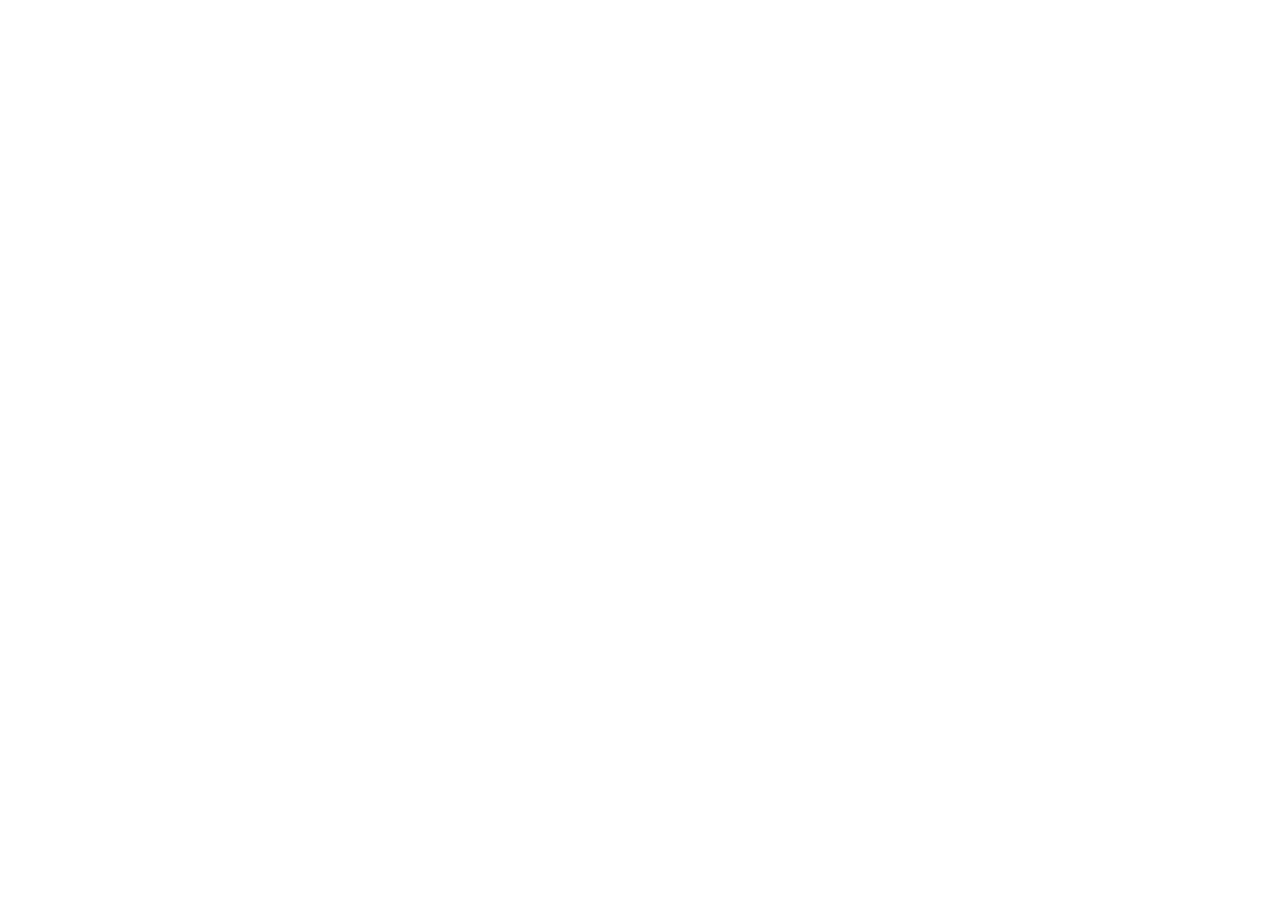
==== index.html @ d60dbd8e "Project structure added" ====
<!DOCTYPE html>
<html lang="en">
<head>
  <meta charset="UTF-8">
  <meta name="viewport" content="width=device-width, initial-scale=1.0">
  <title>Sir.G Tutors - Home</title>
</head>
<body>
</body>
</html>
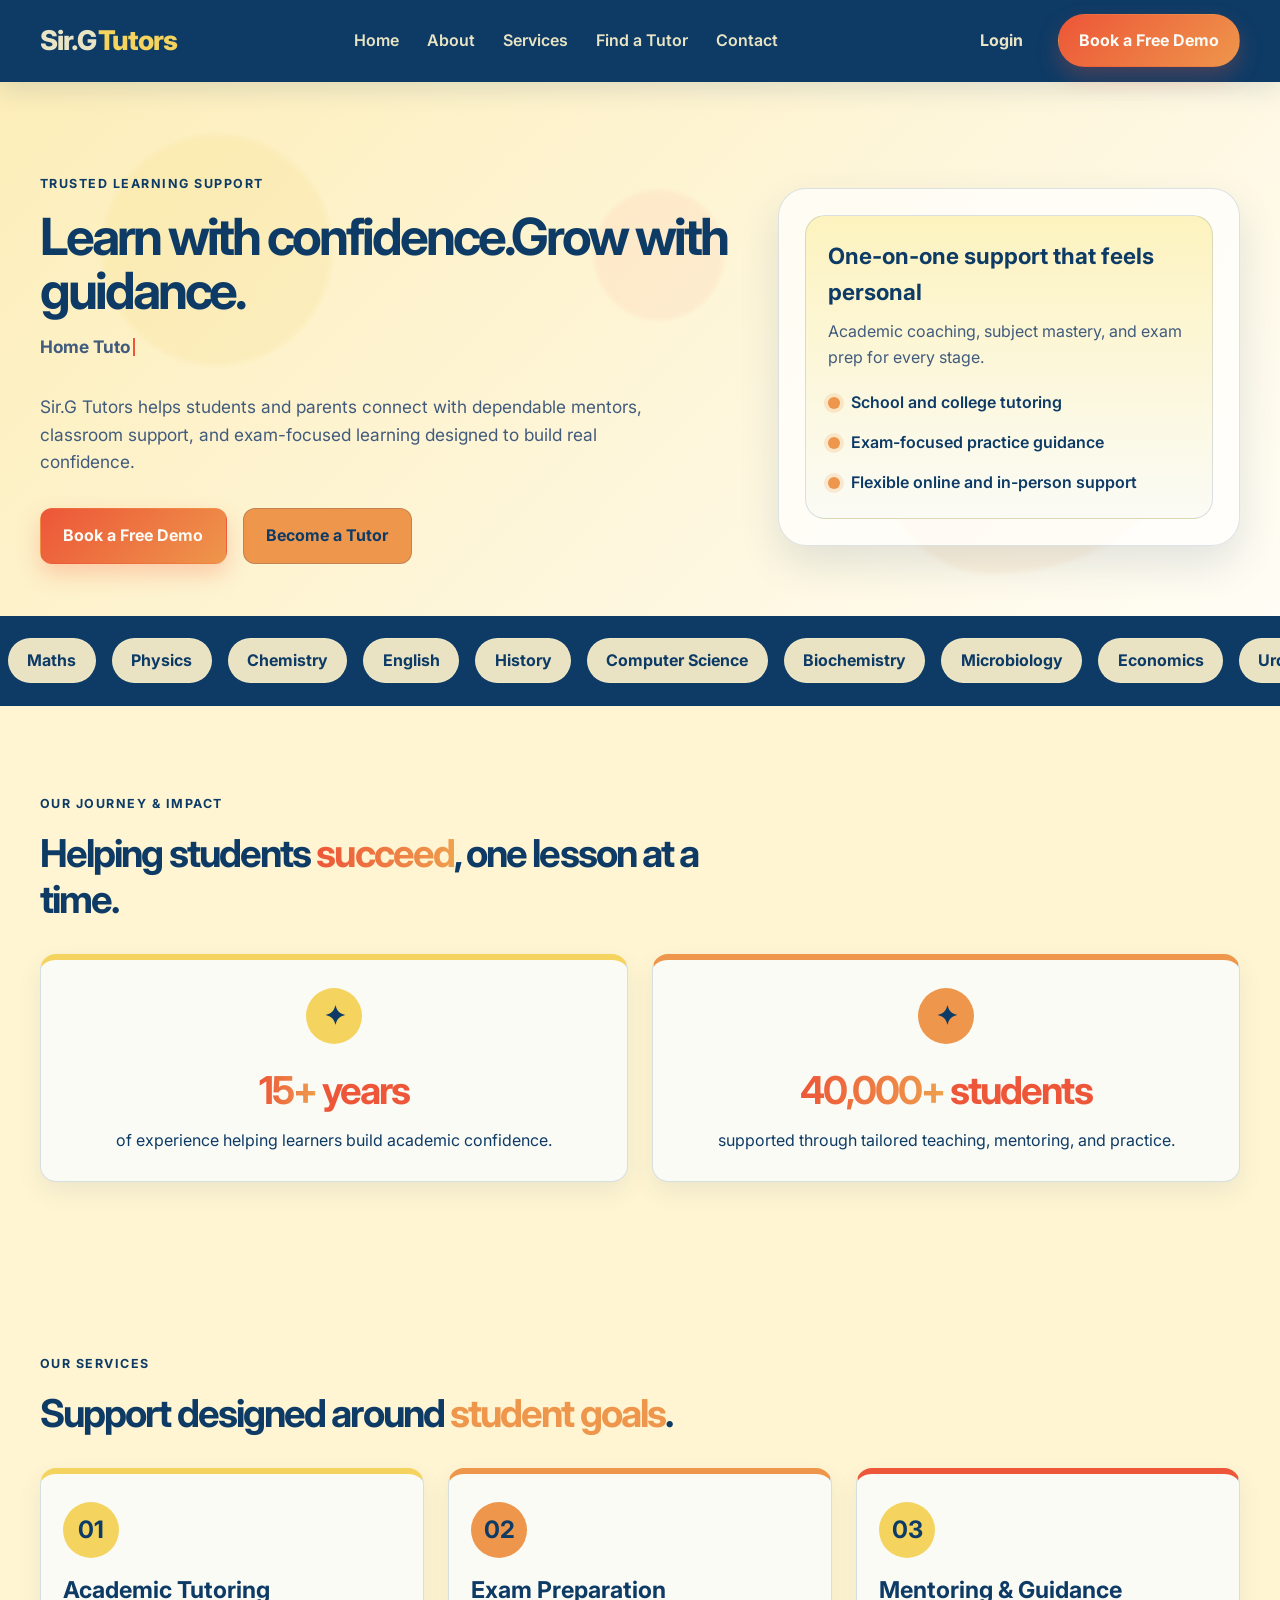
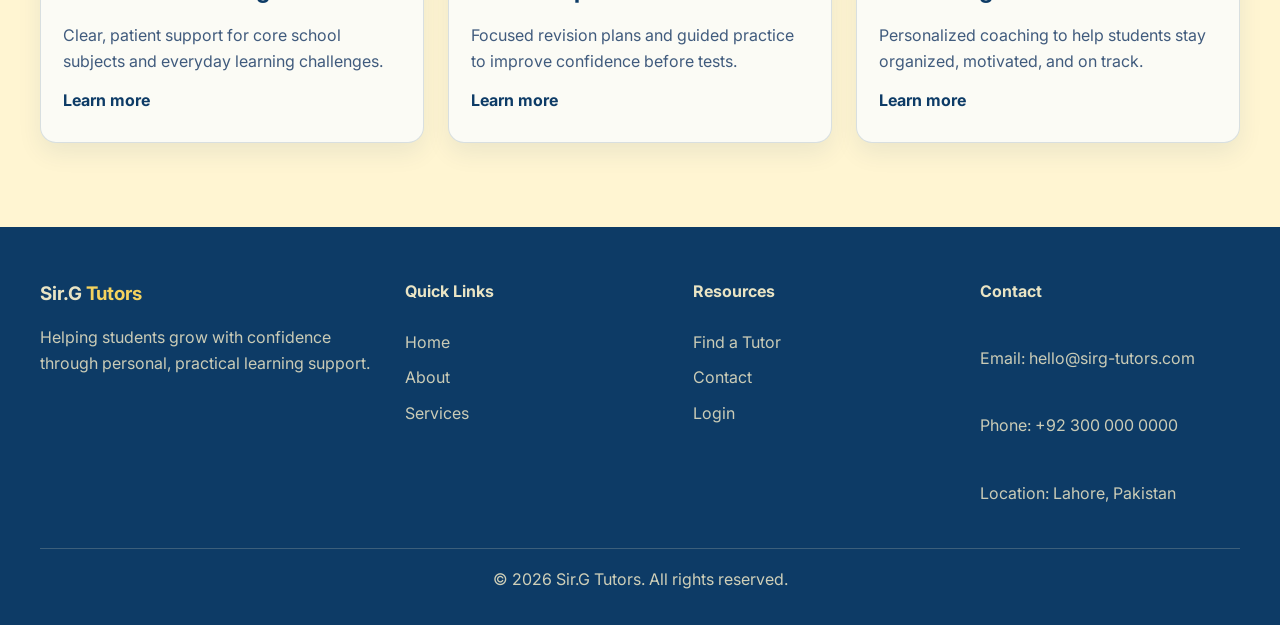
==== commit 178afabd: "style finished" ====
--- a/index.html
+++ b/index.html
@@ -1,10 +1,227 @@
 <!DOCTYPE html>
 <html lang="en">
-<head>
-  <meta charset="UTF-8">
-  <meta name="viewport" content="width=device-width, initial-scale=1.0">
-  <title>Sir.G Tutors - Home</title>
-</head>
-<body>
-</body>
+  <head>
+    <meta charset="UTF-8" />
+    <meta name="viewport" content="width=device-width, initial-scale=1.0" />
+    <meta
+      name="description"
+      content="Sir.G Tutors connects students and families with expert tutors for academic support, exam preparation, and personalized learning."
+    />
+    <title>Sir.G Tutors | Learning That Fits Your Goals</title>
+    <link rel="preconnect" href="https://fonts.googleapis.com" />
+    <link rel="preconnect" href="https://fonts.gstatic.com" crossorigin />
+    <link
+      href="https://fonts.googleapis.com/css2?family=Inter:wght@400;500;600;700;800&display=swap"
+      rel="stylesheet"
+    />
+    <link rel="stylesheet" href="css/style.css" />
+  </head>
+  <body>
+    <div class="page-loader" aria-hidden="true">
+      <span class="loader-brand">
+        <span class="brand-main">Sir.G</span>
+        <span class="brand-accent">Tutors</span>
+      </span>
+    </div>
+
+    <header class="site-header">
+      <div class="container navbar">
+        <a class="brand" href="index.html" aria-label="Sir.G Tutors home page">
+          <span class="brand-main">Sir.G</span>
+          <span class="brand-accent">Tutors</span>
+        </a>
+
+        <button class="nav-toggle" type="button" aria-expanded="false" aria-controls="nav-menu" aria-label="Toggle navigation">
+          <span></span>
+          <span></span>
+          <span></span>
+        </button>
+
+        <div class="nav-wrap" id="nav-menu">
+          <nav class="nav" aria-label="Main navigation">
+            <a href="index.html">Home</a>
+            <a href="about.html">About</a>
+            <a href="services.html">Services</a>
+            <a href="find-tutor.html">Find a Tutor</a>
+            <a href="contact.html">Contact</a>
+          </nav>
+
+          <div class="nav-actions">
+            <a class="btn btn-login" href="login.html">Login</a>
+            <a class="btn btn-primary navbar-demo" href="contact.html">Book a Free Demo</a>
+          </div>
+        </div>
+      </div>
+    </header>
+
+    <main>
+      <section class="hero">
+        <div class="container hero-content">
+          <div class="hero-copy" data-animate="fade-left">
+            <span class="eyebrow">Trusted learning support</span>
+            <h1 class="hero-heading">Learn with confidence.Grow with guidance.</h1>
+            <p class="hero-rotator" aria-label="Home Tutors, Online Classes, Exam Preparation">
+              <span class="typewriter-text">Home Tutors</span>
+            </p>
+            <p>
+              Sir.G Tutors helps students and parents connect with dependable
+              mentors, classroom support, and exam-focused learning designed to
+              build real confidence.
+            </p>
+
+            <div class="hero-actions">
+              <a class="btn btn-primary" href="contact.html">Book a Free Demo</a>
+              <a class="btn btn-secondary" href="tutor-register.html">Become a Tutor</a>
+            </div>
+          </div>
+
+          <div class="hero-visual" data-animate="fade-right" aria-label="Highlights panel">
+            <div class="feature-panel">
+              <h3>One-on-one support that feels personal</h3>
+              <p>Academic coaching, subject mastery, and exam prep for every stage.</p>
+
+              <ul class="mini-list">
+                <li>School and college tutoring</li>
+                <li>Exam-focused practice guidance</li>
+                <li>Flexible online and in-person support</li>
+              </ul>
+            </div>
+          </div>
+        </div>
+      </section>
+
+      <section class="subject-marquee" aria-label="Subjects we support">
+        <div class="marquee-track">
+          <div class="marquee-group">
+            <span class="subject-pill">Maths</span>
+            <span class="subject-pill">Physics</span>
+            <span class="subject-pill">Chemistry</span>
+            <span class="subject-pill">English</span>
+            <span class="subject-pill">History</span>
+            <span class="subject-pill">Computer Science</span>
+            <span class="subject-pill">Biochemistry</span>
+            <span class="subject-pill">Microbiology</span>
+            <span class="subject-pill">Economics</span>
+            <span class="subject-pill">Urdu</span>
+            <span class="subject-pill">Biology</span>
+          </div>
+          <div class="marquee-group" aria-hidden="true">
+          <span class="subject-pill">Maths</span>
+            <span class="subject-pill">Physics</span>
+            <span class="subject-pill">Chemistry</span>
+            <span class="subject-pill">English</span>
+            <span class="subject-pill">History</span>
+            <span class="subject-pill">Computer Science</span>
+            <span class="subject-pill">Biochemistry</span>
+            <span class="subject-pill">Microbiology</span>
+            <span class="subject-pill">Economics</span>
+            <span class="subject-pill">Urdu</span>
+            <span class="subject-pill">Biology</span>
+          </div>
+        </div>
+      </section>
+
+      <section class="section" aria-labelledby="journey-impact-title">
+        <div class="container">
+          <div class="section-heading" data-animate="fade-up">
+            <span class="eyebrow">Our Journey &amp; Impact</span>
+            <h2 id="journey-impact-title">Helping students <span class="accent-text">succeed</span>, one lesson at a time.</h2>
+          </div>
+
+          <div class="stats-grid">
+            <article class="stat-card">
+              <h3><span class="accent-text">15+</span> years</h3>
+              <p>of experience helping learners build academic confidence.</p>
+            </article>
+
+            <article class="stat-card">
+              <h3><span class="accent-text">40,000+</span> students</h3>
+              <p>supported through tailored teaching, mentoring, and practice.</p>
+            </article>
+          </div>
+        </div>
+      </section>
+
+      <section class="section" aria-labelledby="services-title">
+        <div class="container">
+          <div class="section-heading" data-animate="fade-up">
+            <span class="eyebrow">Our Services</span>
+            <h2 id="services-title">Support designed around <span class="accent-text-alt">student goals</span>.</h2>
+          </div>
+
+          <div class="services-grid">
+            <article class="service-card">
+              <div class="service-icon">01</div>
+              <h3>Academic Tutoring</h3>
+              <p>Clear, patient support for core school subjects and everyday learning challenges.</p>
+              <a href="services.html">Learn more</a>
+            </article>
+
+            <article class="service-card">
+              <div class="service-icon">02</div>
+              <h3>Exam Preparation</h3>
+              <p>Focused revision plans and guided practice to improve confidence before tests.</p>
+              <a href="services.html">Learn more</a>
+            </article>
+
+            <article class="service-card">
+              <div class="service-icon">03</div>
+              <h3>Mentoring &amp; Guidance</h3>
+              <p>Personalized coaching to help students stay organized, motivated, and on track.</p>
+              <a href="services.html">Learn more</a>
+            </article>
+          </div>
+        </div>
+      </section>
+    </main>
+
+    <script>
+      document.addEventListener("DOMContentLoaded", function () {
+        const toggle = document.querySelector(".nav-toggle");
+        const navWrap = document.querySelector(".nav-wrap");
+
+        if (toggle && navWrap) {
+          toggle.addEventListener("click", function () {
+            const isOpen = navWrap.classList.toggle("open");
+            toggle.setAttribute("aria-expanded", String(isOpen));
+          });
+        }
+      });
+    </script>
+
+    <footer class="site-footer">
+      <div class="container footer-grid">
+        <div class="footer-brand">
+          <h3>Sir.G <span class="accent-text-light">Tutors</span></h3>
+          <p>Helping students grow with confidence through personal, practical learning support.</p>
+        </div>
+
+        <div class="footer-column">
+          <h4>Quick Links</h4>
+          <a href="index.html">Home</a>
+          <a href="about.html">About</a>
+          <a href="services.html">Services</a>
+        </div>
+
+        <div class="footer-column">
+          <h4>Resources</h4>
+          <a href="find-tutor.html">Find a Tutor</a>
+          <a href="contact.html">Contact</a>
+          <a href="login.html">Login</a>
+        </div>
+
+        <div class="footer-column">
+          <h4>Contact</h4>
+          <p>Email: hello@sirg-tutors.com</p>
+          <p>Phone: +92 300 000 0000</p>
+          <p>Location: Lahore, Pakistan</p>
+        </div>
+      </div>
+
+      <div class="container footer-bottom">
+        © 2026 Sir.G Tutors. All rights reserved.
+      </div>
+    </footer>
+    <script src="js/animations.js" defer></script>
+  </body>
 </html>
--- a/css/style.css
+++ b/css/style.css
@@ -0,0 +1,1153 @@
+:root {
+  --navy: #0d3b66;
+  --cream: #fff5cee8;
+  --yellow: #f4d35e;
+  --orange: #ee964b;
+  --red: #ed5638;
+  --white: #fbfbf5;
+  --page-bg: var(--cream);
+  --surface: #fffdf8;
+  --soft-yellow: #fdf3bf;
+  --text: var(--navy);
+  --muted: #405b7d;
+  --border: rgba(13, 59, 102, 0.14);
+  --shadow: 0 18px 40px rgba(13, 59, 102, 0.12);
+  --radius: 18px;
+  --radius-sm: 12px;
+  --container: 1200px;
+}
+
+* {
+  box-sizing: border-box;
+}
+
+html {
+  scroll-behavior: smooth;
+}
+
+body {
+  margin: 0;
+  font-family: "Inter", "Segoe UI", sans-serif;
+  background: var(--page-bg);
+  color: var(--text);
+  line-height: 1.6;
+}
+
+h1,
+h2,
+h3,
+h4,
+h5,
+h6 {
+  color: var(--navy);
+}
+
+a {
+  color: inherit;
+  text-decoration: none;
+}
+
+img {
+  max-width: 100%;
+  display: block;
+}
+
+.page-loader {
+  position: fixed;
+  inset: 0;
+  z-index: 2000;
+  display: grid;
+  place-items: center;
+  background: var(--navy);
+  opacity: 1;
+  visibility: visible;
+  transition: opacity 0.55s ease, visibility 0.55s ease;
+}
+
+.page-loader.is-hidden {
+  opacity: 0;
+  visibility: hidden;
+  pointer-events: none;
+}
+
+.loader-brand {
+  display: inline-flex;
+  gap: 0.2em;
+  font-size: clamp(1.8rem, 5vw, 3rem);
+  font-weight: 800;
+  letter-spacing: -0.04em;
+  animation: loader-brand-pulse 1s ease-in-out infinite alternate;
+}
+
+.loader-brand .brand-main {
+  color: var(--cream);
+}
+
+.loader-brand .brand-accent {
+  color: var(--yellow);
+}
+
+@keyframes loader-brand-pulse {
+  to {
+    opacity: 0.68;
+    transform: scale(0.98);
+  }
+}
+
+[data-animate] {
+  opacity: 0;
+  transition: opacity 0.7s ease-out, transform 0.7s ease-out;
+  will-change: opacity, transform;
+}
+
+[data-animate="fade-up"] {
+  transform: translateY(30px);
+}
+
+[data-animate="fade-left"] {
+  transform: translateX(-30px);
+}
+
+[data-animate="fade-right"] {
+  transform: translateX(30px);
+}
+
+[data-animate="zoom-in"] {
+  transform: scale(0.94);
+}
+
+[data-animate].is-visible {
+  opacity: 1;
+  transform: none;
+}
+
+.container {
+  width: min(var(--container), calc(100% - 32px));
+  margin: 0 auto;
+}
+
+.accent-text {
+  color: var(--red);
+  font-weight: 700;
+  background-image: linear-gradient(
+    90deg,
+    var(--red) 0%,
+    var(--orange) 45%,
+    var(--yellow) 70%,
+    var(--red) 100%
+  );
+  background-size: 200% auto;
+  background-clip: text;
+  -webkit-background-clip: text;
+  -webkit-text-fill-color: transparent;
+  animation: accent-shimmer 4.5s ease-in-out infinite;
+}
+
+@keyframes accent-shimmer {
+  to {
+    background-position: 200% center;
+  }
+}
+
+.hero-heading .hero-word {
+  display: inline-block;
+}
+
+.hero-heading.words-ready .hero-word {
+  opacity: 0;
+  filter: blur(8px);
+  transform: translateY(22px);
+}
+
+.hero-heading.words-visible .hero-word {
+  animation: hero-word-reveal 0.65s ease-out both;
+  animation-delay: var(--word-delay, 0ms);
+}
+
+@keyframes hero-word-reveal {
+  to {
+    opacity: 1;
+    filter: blur(0);
+    transform: translateY(0);
+  }
+}
+
+.hero-copy h1 .highlight {
+  color: var(--navy);
+  background-image: linear-gradient(transparent 58%, var(--yellow) 58%);
+  background-repeat: no-repeat;
+  background-position: left bottom;
+  background-size: 0 100%;
+  transition: background-size 0.8s ease-out;
+  transition-delay: 1.3s;
+}
+
+.hero-heading.words-visible .highlight {
+  background-size: 100% 100%;
+}
+
+.hero-rotator {
+  min-height: 1.6em;
+  margin: -1.25rem 0 1.75rem;
+  color: var(--navy);
+  font-weight: 700;
+}
+
+.typewriter-text::after {
+  content: "";
+  display: inline-block;
+  height: 1em;
+  margin-left: 0.15em;
+  border-right: 2px solid var(--red);
+  vertical-align: -0.12em;
+  animation: typewriter-caret 0.8s steps(2, start) infinite;
+}
+
+@keyframes typewriter-caret {
+  to {
+    opacity: 0;
+  }
+}
+
+.accent-text-alt {
+  color: var(--orange);
+  font-weight: 700;
+}
+
+.accent-text-light {
+  color: var(--yellow);
+  font-weight: 700;
+}
+
+.site-header {
+  position: sticky;
+  top: 0;
+  z-index: 50;
+  background: var(--navy);
+  box-shadow: 0 8px 24px rgba(13, 59, 102, 0.12);
+  transition: background-color 0.25s ease, backdrop-filter 0.25s ease, box-shadow 0.25s ease;
+}
+
+.site-header.is-scrolled {
+  background: rgba(13, 59, 102, 0.85);
+  backdrop-filter: blur(14px);
+  -webkit-backdrop-filter: blur(14px);
+  box-shadow: 0 8px 24px rgba(13, 59, 102, 0.2);
+}
+
+.navbar {
+  display: flex;
+  align-items: center;
+  justify-content: space-between;
+  min-height: 82px;
+  gap: 24px;
+  transition: min-height 0.25s ease;
+}
+
+.site-header.is-scrolled .navbar {
+  min-height: 68px;
+}
+
+.brand {
+  display: inline-flex;
+  align-items: center;
+  gap: 0.15rem;
+  font-size: 1.7rem;
+  font-weight: 800;
+  letter-spacing: -0.04em;
+  line-height: 1;
+}
+
+.brand-main {
+  color: var(--cream);
+}
+
+.brand-accent {
+  color: var(--yellow);
+}
+
+.nav-wrap {
+  display: flex;
+  align-items: center;
+  justify-content: space-between;
+  gap: 28px;
+  flex: 1;
+}
+
+.nav {
+  display: flex;
+  align-items: center;
+  justify-content: center;
+  gap: 28px;
+  flex-wrap: wrap;
+  flex: 1;
+}
+
+.nav a {
+  position: relative;
+  color: var(--cream);
+  font-weight: 600;
+  transition: color 0.25s ease;
+  padding: 0.4rem 0;
+}
+
+.nav a::after {
+  content: "";
+  position: absolute;
+  left: 0;
+  bottom: -3px;
+  width: 100%;
+  height: 2px;
+  background: var(--orange);
+  transform: scaleX(0);
+  transform-origin: left;
+  transition: transform 0.25s ease;
+}
+
+.nav a:hover::after,
+.nav a:focus-visible::after,
+.nav a.active::after {
+  transform: scaleX(1);
+}
+
+.nav a:hover,
+.nav a:focus-visible {
+  color: var(--orange);
+}
+
+.nav-actions {
+  display: flex;
+  align-items: center;
+  gap: 14px;
+}
+
+.site-header .btn {
+  display: inline-flex;
+  align-items: center;
+  justify-content: center;
+  border-radius: 999px;
+  padding: 0.8rem 1.25rem;
+  font-weight: 700;
+  transition: transform 0.2s ease, background-color 0.2s ease, border-color 0.2s ease, color 0.2s ease;
+  text-decoration: none;
+}
+
+.site-header .btn:hover,
+.site-header .btn:focus-visible {
+  transform: translateY(-1px);
+}
+
+.site-header .btn-primary:hover,
+.site-header .btn-primary:focus-visible {
+  transform: translate3d(
+    var(--magnetic-x, 0px),
+    calc(var(--magnetic-y, 0px) - 1px),
+    0
+  );
+}
+
+.btn-login {
+  background: transparent;
+  color: var(--cream);
+  border: 1.5px solid rgba(250, 240, 202, 0.7);
+}
+
+.btn-login:hover,
+.btn-login:focus-visible {
+  background: rgba(250, 240, 202, 0.08);
+  border-color: var(--cream);
+}
+
+.navbar-demo {
+  background: var(--red);
+  color: var(--white);
+  box-shadow: none;
+}
+
+.navbar-demo:hover,
+.navbar-demo:focus-visible {
+  background: #de5134;
+}
+
+.nav-toggle {
+  display: none;
+  width: 48px;
+  height: 42px;
+  border: 1px solid rgba(250, 240, 202, 0.3);
+  border-radius: 12px;
+  background: transparent;
+  padding: 0.7rem 0.75rem;
+  cursor: pointer;
+}
+
+.nav-toggle span {
+  display: block;
+  width: 100%;
+  height: 2px;
+  background: var(--cream);
+  margin: 5px 0;
+  border-radius: 999px;
+  transition: transform 0.2s ease, opacity 0.2s ease;
+}
+
+.btn {
+  display: inline-flex;
+  align-items: center;
+  justify-content: center;
+  border-radius: 12px;
+  padding: 0.9rem 1.4rem;
+  font-weight: 700;
+  transition: transform 0.2s ease, box-shadow 0.2s ease, background-color 0.2s ease;
+  border: 1px solid transparent;
+  cursor: pointer;
+}
+
+.btn:hover,
+.btn:focus-visible {
+  transform: translateY(-1px);
+}
+
+.btn-primary {
+  position: relative;
+  overflow: hidden;
+  background: linear-gradient(135deg, var(--red), var(--orange));
+  color: var(--white);
+  box-shadow: 0 10px 22px rgba(249, 87, 56, 0.25);
+  transform: translate3d(var(--magnetic-x, 0px), var(--magnetic-y, 0px), 0);
+  will-change: transform;
+}
+
+.btn-primary::after {
+  content: "";
+  position: absolute;
+  inset: -30% auto -30% -45%;
+  width: 35%;
+  background: linear-gradient(
+    90deg,
+    transparent,
+    rgba(255, 255, 255, 0.35),
+    transparent
+  );
+  transform: skewX(-22deg);
+  pointer-events: none;
+}
+
+.btn-primary:hover::after,
+.btn-primary:focus-visible::after {
+  animation: button-shine 0.75s ease-out;
+}
+
+@keyframes button-shine {
+  to {
+    transform: translateX(490%) skewX(-22deg);
+  }
+}
+
+.btn-primary:hover,
+.btn-primary:focus-visible {
+  background: linear-gradient(135deg, #e64c2d, #df7d39);
+  transform: translate3d(
+    var(--magnetic-x, 0px),
+    calc(var(--magnetic-y, 0px) - 1px),
+    0
+  );
+}
+
+.btn-secondary {
+  background: var(--orange);
+  color: var(--navy);
+  border-color: rgba(13, 59, 102, 0.2);
+}
+
+.btn-secondary:hover,
+.btn-secondary:focus-visible {
+  background: #e08d44;
+}
+
+.hero {
+  --parallax-x: 0px;
+  --parallax-y: 0px;
+  position: relative;
+  isolation: isolate;
+  overflow: hidden;
+  background: linear-gradient(135deg, rgba(244, 211, 94, 0.22), rgba(255, 255, 255, 0.78));
+  padding: 88px 0 52px;
+}
+
+.hero::before,
+.hero::after,
+.hero-content::before {
+  content: "";
+  position: absolute;
+  z-index: 0;
+  pointer-events: none;
+  filter: blur(2px);
+  opacity: 0.48;
+  animation: hero-shape-drift 18s ease-in-out infinite alternate;
+  will-change: transform;
+}
+
+.hero::before {
+  width: 230px;
+  height: 230px;
+  left: 8%;
+  top: 10%;
+  border-radius: 50%;
+  background: rgba(244, 211, 94, 0.27);
+  translate: var(--parallax-x) var(--parallax-y);
+}
+
+.hero::after {
+  width: 300px;
+  height: 240px;
+  right: 8%;
+  bottom: 8%;
+  border-radius: 46% 54% 62% 38% / 48% 42% 58% 52%;
+  background: rgba(238, 150, 75, 0.16);
+  translate: calc(var(--parallax-x) * -0.7) calc(var(--parallax-y) * -0.7);
+  animation-delay: -7s;
+}
+
+.hero-content::before {
+  width: 130px;
+  height: 130px;
+  right: 43%;
+  top: 5%;
+  border-radius: 50%;
+  background: rgba(249, 87, 56, 0.12);
+  translate: calc(var(--parallax-x) * 0.5) calc(var(--parallax-y) * 0.5);
+  animation-delay: -12s;
+}
+
+@keyframes hero-shape-drift {
+  to {
+    transform: translateY(18px);
+  }
+}
+
+.hero-content {
+  position: relative;
+  z-index: 1;
+  display: grid;
+  grid-template-columns: 1.2fr 0.8fr;
+  gap: 44px;
+  align-items: center;
+}
+
+.hero-content > * {
+  position: relative;
+  z-index: 1;
+}
+
+.subject-marquee {
+  overflow: hidden;
+  padding: 22px 0;
+  background: var(--navy);
+}
+
+.marquee-track {
+  display: flex;
+  width: max-content;
+  animation: subjects-marquee 32s linear infinite;
+  will-change: transform;
+}
+
+.subject-marquee:hover .marquee-track {
+  animation-play-state: paused;
+}
+
+.marquee-group {
+  display: flex;
+  flex: 0 0 auto;
+  align-items: center;
+  gap: 16px;
+  padding: 0 8px;
+}
+
+.subject-pill {
+  display: inline-flex;
+  align-items: center;
+  min-height: 44px;
+  padding: 0.55rem 1.15rem;
+  border: 1px solid rgba(250, 240, 202, 0.4);
+  border-radius: 999px;
+  background: var(--cream);
+  color: var(--navy);
+  font-weight: 700;
+  white-space: nowrap;
+}
+
+@keyframes subjects-marquee {
+  to {
+    transform: translateX(-50%);
+  }
+}
+
+.scroll-progress {
+  position: fixed;
+  inset: 0 0 auto;
+  z-index: 1000;
+  height: 3px;
+  background: transparent;
+  pointer-events: none;
+}
+
+.scroll-progress-bar {
+  width: 100%;
+  height: 100%;
+  background: var(--red);
+  transform: scaleX(0);
+  transform-origin: left center;
+  will-change: transform;
+}
+
+.eyebrow {
+  display: inline-block;
+  font-size: 0.78rem;
+  letter-spacing: 0.12em;
+  text-transform: uppercase;
+  color: var(--navy);
+  font-weight: 700;
+  margin-bottom: 1rem;
+}
+
+.hero-copy h1 {
+  font-size: clamp(2.6rem, 4vw, 4.2rem);
+  line-height: 1.05;
+  letter-spacing: -0.06em;
+  margin: 0 0 1rem;
+  color: var(--navy);
+}
+
+.hero-copy p {
+  margin: 0 0 2rem;
+  font-size: 1.08rem;
+  color: var(--muted);
+  max-width: 620px;
+}
+
+.hero-actions {
+  display: flex;
+  gap: 16px;
+  flex-wrap: wrap;
+}
+
+.hero-visual {
+  background: rgba(255, 255, 255, 0.7);
+  border: 1px solid var(--border);
+  border-radius: 28px;
+  box-shadow: var(--shadow);
+  padding: 26px;
+}
+
+.feature-panel {
+  background: linear-gradient(180deg, var(--soft-yellow), var(--white));
+  border: 1px solid var(--border);
+  border-radius: 20px;
+  padding: 22px;
+}
+
+.feature-panel h3 {
+  margin: 0 0 0.6rem;
+  font-size: 1.4rem;
+  color: var(--navy);
+}
+
+.feature-panel p {
+  margin: 0;
+  color: var(--muted);
+}
+
+.mini-list {
+  list-style: none;
+  padding: 0;
+  margin: 1.25rem 0 0;
+  display: grid;
+  gap: 0.9rem;
+}
+
+.mini-list li {
+  display: flex;
+  align-items: center;
+  gap: 0.7rem;
+  color: var(--navy);
+  font-weight: 600;
+}
+
+.mini-list li::before {
+  content: "";
+  width: 12px;
+  height: 12px;
+  border-radius: 50%;
+  background: var(--orange);
+  box-shadow: 0 0 0 4px rgba(238, 150, 75, 0.18);
+}
+
+.section {
+  padding: 84px 0;
+}
+
+.section-heading {
+  max-width: 680px;
+  margin-bottom: 2rem;
+}
+
+.section-heading h2 {
+  margin: 0;
+  font-size: clamp(2rem, 3vw, 2.8rem);
+  line-height: 1.2;
+  letter-spacing: -0.05em;
+  color: var(--navy);
+}
+
+.stats-grid {
+  display: grid;
+  grid-template-columns: repeat(2, minmax(0, 1fr));
+  gap: 24px;
+}
+
+.services-grid {
+  display: grid;
+  grid-template-columns: repeat(3, minmax(0, 1fr));
+  gap: 24px;
+}
+
+.stat-card,
+.service-card {
+  --card-tilt-x: 0deg;
+  --card-tilt-y: 0deg;
+  --card-lift: 0px;
+  --card-reveal-y: 0px;
+  --spotlight-x: 50%;
+  --spotlight-y: 50%;
+  position: relative;
+  isolation: isolate;
+  background: var(--white);
+  border: 1px solid var(--border);
+  border-top: 6px solid var(--yellow);
+  border-radius: 16px;
+  padding: 28px 22px;
+  box-shadow: 0 10px 24px rgba(13, 59, 102, 0.08);
+  transform: perspective(900px) rotateX(var(--card-tilt-x)) rotateY(var(--card-tilt-y)) translateY(var(--card-reveal-y)) translateY(var(--card-lift));
+  transition: transform 0.35s ease, box-shadow 0.35s ease;
+  will-change: transform;
+}
+
+.stat-card::after,
+.service-card::after {
+  content: "";
+  position: absolute;
+  inset: 0;
+  z-index: 0;
+  border-radius: inherit;
+  background: radial-gradient(
+    circle at var(--spotlight-x) var(--spotlight-y),
+    rgba(244, 211, 94, 0.2),
+    transparent 58%
+  );
+  opacity: 0;
+  transition: opacity 0.25s ease;
+  pointer-events: none;
+}
+
+.stat-card::before,
+.service-card::before {
+  content: "";
+  position: absolute;
+  inset: -2px;
+  z-index: 2;
+  padding: 2px;
+  border-radius: inherit;
+  background: conic-gradient(
+    from var(--gradient-angle),
+    var(--yellow),
+    var(--orange),
+    var(--red),
+    var(--navy),
+    var(--yellow)
+  );
+  opacity: 0;
+  transition: opacity 0.25s ease;
+  -webkit-mask: linear-gradient(#fff 0 0) content-box, linear-gradient(#fff 0 0);
+  -webkit-mask-composite: xor;
+  mask: linear-gradient(#fff 0 0) content-box, linear-gradient(#fff 0 0);
+  mask-composite: exclude;
+  pointer-events: none;
+}
+
+.stat-card > *,
+.service-card > * {
+  position: relative;
+  z-index: 1;
+}
+
+@property --gradient-angle {
+  syntax: "<angle>";
+  initial-value: 0deg;
+  inherits: false;
+}
+
+.stat-card.card-reveal,
+.service-card.card-reveal {
+  --card-reveal-y: 28px;
+  opacity: 0;
+  transition: opacity 0.65s ease-out, transform 0.65s ease-out, box-shadow 0.35s ease;
+}
+
+.stat-card.card-reveal.card-visible,
+.service-card.card-reveal.card-visible {
+  --card-reveal-y: 0px;
+  opacity: 1;
+}
+
+.stat-card:hover,
+.service-card:hover {
+  --card-lift: -6px;
+  box-shadow: 0 20px 38px rgba(13, 59, 102, 0.18);
+}
+
+.stat-card:hover::after,
+.service-card:hover::after,
+.stat-card:hover::before,
+.service-card:hover::before {
+  opacity: 1;
+}
+
+.stat-card:hover::before,
+.service-card:hover::before {
+  animation: rotate-card-border 5s linear infinite;
+}
+
+@keyframes rotate-card-border {
+  to {
+    --gradient-angle: 360deg;
+  }
+}
+
+.stat-card:nth-child(3n + 2),
+.service-card:nth-child(3n + 2) {
+  border-top-color: var(--orange);
+}
+
+.stat-card:nth-child(3n),
+.service-card:nth-child(3n) {
+  border-top-color: var(--red);
+}
+
+.stat-card {
+  text-align: center;
+}
+
+.stat-card h3::before {
+  content: "✦";
+  width: 56px;
+  height: 56px;
+  margin: 0 auto 16px;
+  display: grid;
+  place-items: center;
+  border-radius: 50%;
+  background: var(--yellow);
+  color: var(--navy);
+  font-size: 1.6rem;
+  font-weight: 700;
+  transition: transform 0.3s ease;
+}
+
+.stat-card:nth-child(2) h3::before {
+  background: var(--orange);
+}
+
+.service-card::before {
+  content: "";
+}
+
+.stat-card h3 {
+  font-size: clamp(2rem, 3vw, 2.6rem);
+  margin: 0 0 0.4rem;
+  color: var(--red);
+  letter-spacing: -0.05em;
+}
+
+.service-card p {
+  margin: 0;
+  color: var(--muted);
+}
+
+.stat-card p {
+  margin: 0;
+  color: var(--navy);
+}
+
+.service-card {
+  display: flex;
+  flex-direction: column;
+  gap: 14px;
+}
+
+.service-icon {
+  width: 56px;
+  height: 56px;
+  display: grid;
+  place-items: center;
+  border-radius: 50%;
+  background: var(--yellow);
+  color: var(--navy);
+  font-size: 1.5rem;
+  font-weight: 700;
+  flex: 0 0 auto;
+}
+
+.stat-card:hover h3::before,
+.service-card:hover .service-icon {
+  animation: card-icon-float 1.4s ease-in-out infinite;
+}
+
+@keyframes card-icon-float {
+  50% {
+    transform: translateY(-5px);
+  }
+}
+
+@media (hover: none), (pointer: coarse) {
+  .stat-card,
+  .service-card {
+    transform: translateY(var(--card-reveal-y)) translateY(var(--card-lift));
+  }
+
+  .stat-card::before,
+  .service-card::before {
+    display: none;
+  }
+
+  .stat-card::after,
+  .service-card::after,
+  .stat-card:hover h3::before,
+  .service-card:hover .service-icon {
+    animation: none;
+    opacity: 0;
+  }
+}
+
+.service-card:nth-child(3n + 2) .service-icon {
+  background: var(--orange);
+}
+
+.service-card:nth-child(3n) .service-icon {
+  background: var(--yellow);
+}
+
+.service-card h3 {
+  margin: 0;
+  font-size: 1.45rem;
+  color: var(--navy);
+}
+
+.service-card a {
+  margin-top: auto;
+  color: var(--navy);
+  font-weight: 700;
+}
+
+.site-footer {
+  background: var(--navy);
+  color: var(--cream);
+  padding: 52px 0 32px;
+}
+
+.footer-grid {
+  display: grid;
+  grid-template-columns: 1.3fr 1fr 1fr 1fr;
+  gap: 28px;
+}
+
+.footer-brand h3,
+.footer-column h4 {
+  color: var(--cream);
+  margin-top: 0;
+  margin-bottom: 1rem;
+}
+
+.footer-brand p,
+.footer-column a,
+.footer-column p {
+  color: rgba(250, 240, 202, 0.8);
+}
+
+.footer-column {
+  display: flex;
+  flex-direction: column;
+  gap: 0.6rem;
+}
+
+.footer-bottom {
+  border-top: 1px solid rgba(250, 240, 202, 0.2);
+  margin-top: 26px;
+  padding-top: 18px;
+  text-align: center;
+  color: rgba(250, 240, 202, 0.82);
+}
+
+@media (max-width: 860px) {
+  .stats-grid,
+  .services-grid {
+    grid-template-columns: repeat(2, minmax(0, 1fr));
+  }
+
+  .nav-toggle {
+    display: block;
+  }
+
+  .nav-wrap {
+    position: absolute;
+    left: 16px;
+    right: 16px;
+    top: calc(100% + 8px);
+    display: flex;
+    flex-direction: column;
+    align-items: stretch;
+    gap: 20px;
+    padding: 0 18px;
+    max-height: 0;
+    overflow: hidden;
+    opacity: 0;
+    visibility: hidden;
+    background: rgba(13, 59, 102, 0.98);
+    border: 1px solid rgba(250, 240, 202, 0.12);
+    border-radius: 18px;
+    box-shadow: 0 16px 30px rgba(13, 59, 102, 0.18);
+    transition: max-height 0.28s ease, opacity 0.2s ease, padding 0.28s ease, visibility 0.2s ease;
+  }
+
+  .nav-wrap.open {
+    max-height: 420px;
+    opacity: 1;
+    visibility: visible;
+    padding: 20px 18px;
+  }
+
+  .nav {
+    display: flex;
+    flex-direction: column;
+    align-items: flex-start;
+    gap: 16px;
+  }
+
+  .nav-actions {
+    width: 100%;
+    flex-direction: column;
+    align-items: stretch;
+  }
+
+  .site-header .btn {
+    width: 100%;
+  }
+
+  .navbar {
+    position: relative;
+    justify-content: space-between;
+    min-height: 74px;
+  }
+
+  .hero-content,
+  .footer-grid {
+    grid-template-columns: 1fr;
+  }
+
+  .hero {
+    padding-top: 64px;
+  }
+}
+
+@media (max-width: 540px) {
+  .stats-grid,
+  .services-grid {
+    grid-template-columns: 1fr;
+  }
+
+  .container {
+    width: min(var(--container), calc(100% - 20px));
+  }
+
+  .brand {
+    font-size: 1.4rem;
+  }
+
+  .hero-copy h1 {
+    font-size: 2.5rem;
+  }
+
+  .hero-actions {
+    flex-direction: column;
+    align-items: stretch;
+  }
+
+  .btn {
+    width: 100%;
+  }
+}
+
+@media (prefers-reduced-motion: reduce) {
+  *,
+  *::before,
+  *::after {
+    animation: none !important;
+    transition: none !important;
+    scroll-behavior: auto !important;
+  }
+
+  [data-animate] {
+    opacity: 1;
+    transform: none;
+    will-change: auto;
+  }
+
+  .hero::before,
+  .hero::after,
+  .hero-content::before {
+    animation: none;
+    translate: none;
+    will-change: auto;
+  }
+
+  .btn-primary {
+    transform: none;
+    will-change: auto;
+  }
+
+  .btn-primary::after {
+    display: none;
+  }
+
+  .loader-brand {
+    animation: none;
+  }
+
+  .marquee-track {
+    animation: none;
+    width: auto;
+    flex-wrap: wrap;
+    justify-content: center;
+  }
+
+  .marquee-group[aria-hidden="true"] {
+    display: none;
+  }
+
+  .accent-text {
+    color: var(--red);
+    background-image: none;
+    -webkit-text-fill-color: currentColor;
+  }
+
+  .hero-heading.words-ready .hero-word {
+    opacity: 1;
+    filter: none;
+    transform: none;
+  }
+
+  .hero-copy h1 .highlight,
+  .hero-heading.words-visible .highlight {
+    background-size: 100% 100%;
+    transition: none;
+  }
+}
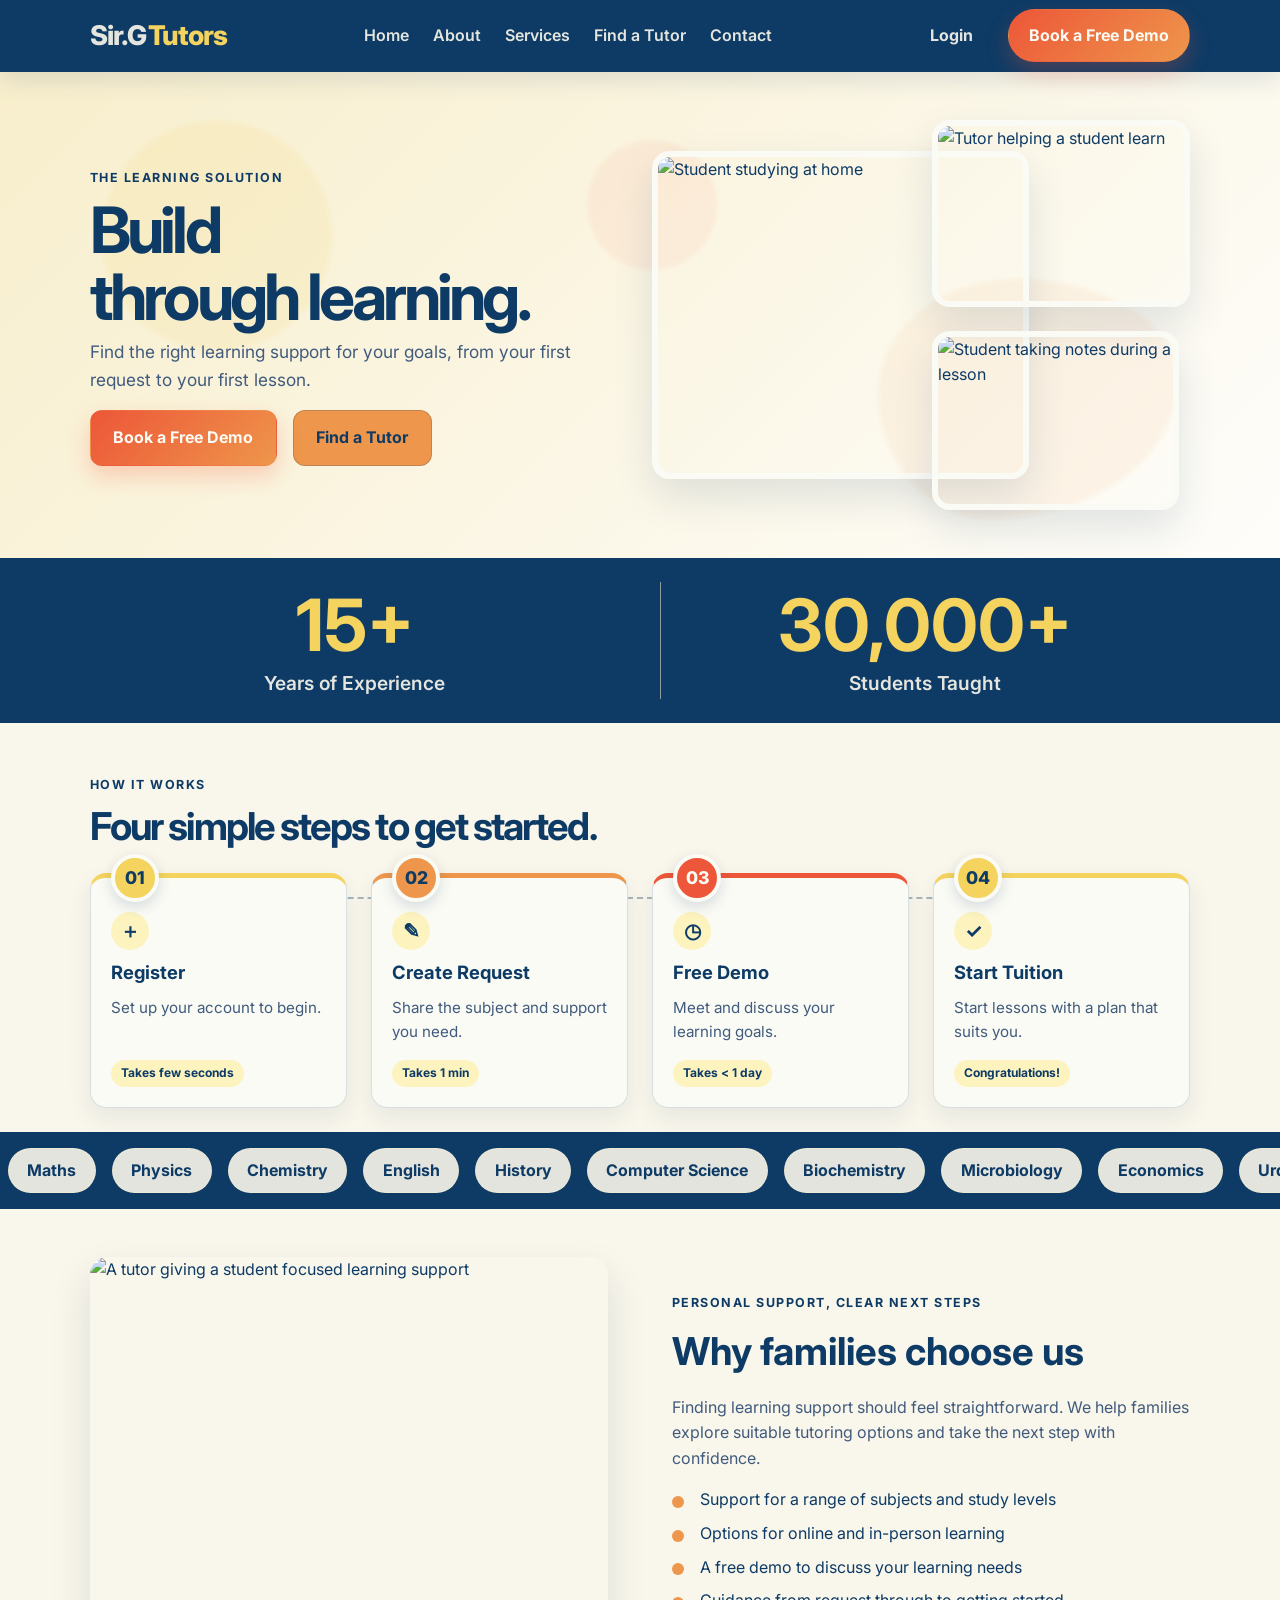
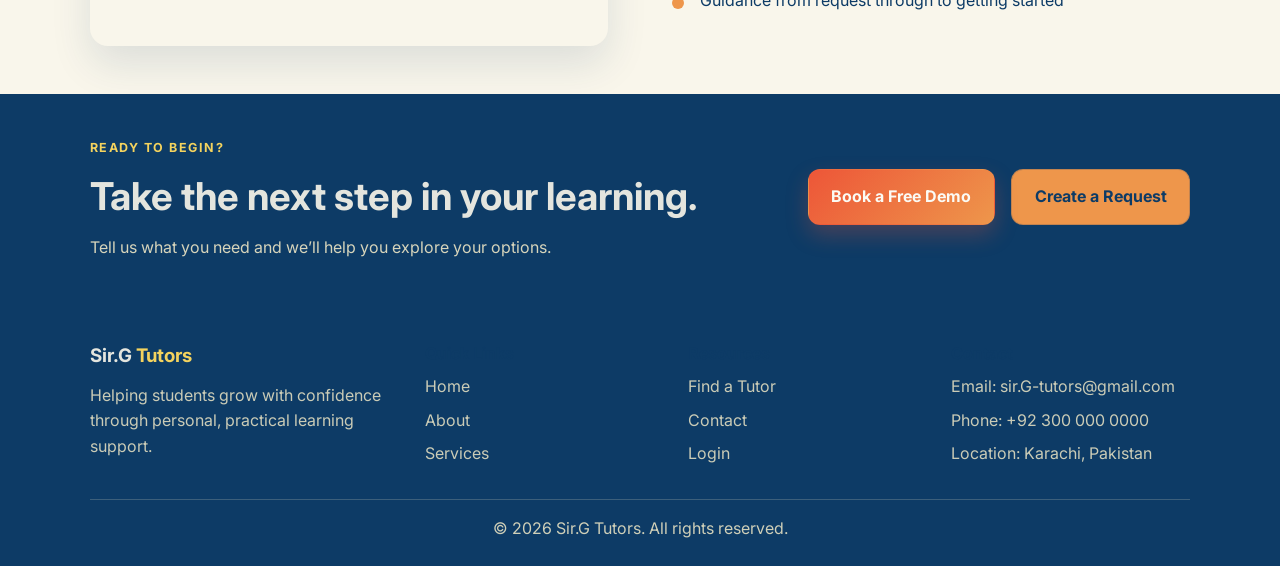
==== commit 6482bdac: "changes occured in home,about and services" ====
--- a/index.html
+++ b/index.html
@@ -16,7 +16,7 @@
     />
     <link rel="stylesheet" href="css/style.css" />
   </head>
-  <body>
+  <body class="home-page">
     <div class="page-loader" aria-hidden="true">
       <span class="loader-brand">
         <span class="brand-main">Sir.G</span>
@@ -55,38 +55,80 @@
     </header>
 
     <main>
-      <section class="hero">
+      <section class="hero" aria-labelledby="home-title">
         <div class="container hero-content">
-          <div class="hero-copy" data-animate="fade-left">
-            <span class="eyebrow">Trusted learning support</span>
-            <h1 class="hero-heading">Learn with confidence.Grow with guidance.</h1>
-            <p class="hero-rotator" aria-label="Home Tutors, Online Classes, Exam Preparation">
-              <span class="typewriter-text">Home Tutors</span>
-            </p>
+          <div class="hero-copy">
+            <span class="eyebrow">The Learning Solution</span>
+            <h1 class="hero-heading" id="home-title">Build <span class="accent-text">confidence</span> through learning.</h1>
             <p>
-              Sir.G Tutors helps students and parents connect with dependable
-              mentors, classroom support, and exam-focused learning designed to
-              build real confidence.
+              Find the right learning support for your goals, from your first
+              request to your first lesson.
             </p>
 
             <div class="hero-actions">
               <a class="btn btn-primary" href="contact.html">Book a Free Demo</a>
-              <a class="btn btn-secondary" href="tutor-register.html">Become a Tutor</a>
+              <a class="btn btn-secondary" href="find-tutor.html">Find a Tutor</a>
             </div>
           </div>
 
-          <div class="hero-visual" data-animate="fade-right" aria-label="Highlights panel">
-            <div class="feature-panel">
-              <h3>One-on-one support that feels personal</h3>
-              <p>Academic coaching, subject mastery, and exam prep for every stage.</p>
-
-              <ul class="mini-list">
-                <li>School and college tutoring</li>
-                <li>Exam-focused practice guidance</li>
-                <li>Flexible online and in-person support</li>
-              </ul>
-            </div>
-          </div>
+          <div class="image-collage" aria-label="Students learning with Sir.G Tutors">
+            <img class="collage-image collage-image-main" src="images/students.jpg" alt="Student studying at home" />
+            <img class="collage-image collage-image-top" src="images/online.jpg" alt="Tutor helping a student learn" />
+            <img class="collage-image collage-image-bottom" src="images/pencil.jpg" alt="Student taking notes during a lesson" />
+          </div>
+        </div>
+      </section>
+
+      <section class="stat-strip" aria-label="Sir.G Tutors at a glance">
+        <div class="container stat-strip-inner">
+          <div class="stat-item">
+            <strong class="stat-number" data-count-up="15" data-count-suffix="+">15+</strong>
+            <span>Years of Experience</span>
+          </div>
+          <div class="stat-item">
+            <strong class="stat-number" data-count-up="30000" data-count-suffix="+">30,000+</strong>
+            <span>Students Taught</span>
+          </div>
+        </div>
+      </section>
+
+      <section class="section home-section" aria-labelledby="steps-title">
+        <div class="container">
+          <div class="section-heading">
+            <span class="eyebrow">How It Works</span>
+            <h2 id="steps-title">Four simple steps to get started.</h2>
+          </div>
+
+          <ol class="steps-flow">
+            <li class="step">
+              <span class="step-number" aria-hidden="true">01</span>
+              <span class="step-icon" aria-hidden="true">＋</span>
+              <h3>Register</h3>
+              <p>Set up your account to begin.</p>
+              <small>Takes few seconds</small>
+            </li>
+            <li class="step">
+              <span class="step-number" aria-hidden="true">02</span>
+              <span class="step-icon" aria-hidden="true">✎</span>
+              <h3>Create Request</h3>
+              <p>Share the subject and support you need.</p>
+              <small>Takes 1 min</small>
+            </li>
+            <li class="step">
+              <span class="step-number" aria-hidden="true">03</span>
+              <span class="step-icon" aria-hidden="true">◷</span>
+              <h3>Free Demo</h3>
+              <p>Meet and discuss your learning goals.</p>
+              <small>Takes &lt; 1 day</small>
+            </li>
+            <li class="step">
+              <span class="step-number" aria-hidden="true">04</span>
+              <span class="step-icon" aria-hidden="true">✓</span>
+              <h3>Start Tuition</h3>
+              <p>Start lessons with a plan that suits you.</p>
+              <small>Congratulations!</small>
+            </li>
+          </ol>
         </div>
       </section>
 
@@ -121,55 +163,44 @@
         </div>
       </section>
 
-      <section class="section" aria-labelledby="journey-impact-title">
-        <div class="container">
-          <div class="section-heading" data-animate="fade-up">
-            <span class="eyebrow">Our Journey &amp; Impact</span>
-            <h2 id="journey-impact-title">Helping students <span class="accent-text">succeed</span>, one lesson at a time.</h2>
-          </div>
-
-          <div class="stats-grid">
-            <article class="stat-card">
-              <h3><span class="accent-text">15+</span> years</h3>
-              <p>of experience helping learners build academic confidence.</p>
-            </article>
-
-            <article class="stat-card">
-              <h3><span class="accent-text">40,000+</span> students</h3>
-              <p>supported through tailored teaching, mentoring, and practice.</p>
-            </article>
-          </div>
-        </div>
-      </section>
-
-      <section class="section" aria-labelledby="services-title">
-        <div class="container">
-          <div class="section-heading" data-animate="fade-up">
-            <span class="eyebrow">Our Services</span>
-            <h2 id="services-title">Support designed around <span class="accent-text-alt">student goals</span>.</h2>
-          </div>
-
-          <div class="services-grid">
-            <article class="service-card">
-              <div class="service-icon">01</div>
-              <h3>Academic Tutoring</h3>
-              <p>Clear, patient support for core school subjects and everyday learning challenges.</p>
-              <a href="services.html">Learn more</a>
-            </article>
-
-            <article class="service-card">
-              <div class="service-icon">02</div>
-              <h3>Exam Preparation</h3>
-              <p>Focused revision plans and guided practice to improve confidence before tests.</p>
-              <a href="services.html">Learn more</a>
-            </article>
-
-            <article class="service-card">
-              <div class="service-icon">03</div>
-              <h3>Mentoring &amp; Guidance</h3>
-              <p>Personalized coaching to help students stay organized, motivated, and on track.</p>
-              <a href="services.html">Learn more</a>
-            </article>
+      <section class="section home-section" aria-labelledby="families-title">
+        <div class="container split">
+          <div class="split-image-wrap">
+            <img
+              class="split-image"
+              src="images/parent.jpg"
+              alt="A tutor giving a student focused learning support"
+              loading="lazy"
+            />
+          </div>
+          <div class="split-copy">
+            <span class="eyebrow">Personal support, clear next steps</span>
+            <h2 id="families-title">Why families choose us</h2>
+            <p>
+              Finding learning support should feel straightforward. We help
+              families explore suitable tutoring options and take the next step
+              with confidence.
+            </p>
+            <ul class="feature-list">
+              <li>Support for a range of subjects and study levels</li>
+              <li>Options for online and in-person learning</li>
+              <li>A free demo to discuss your learning needs</li>
+              <li>Guidance from request through to getting started</li>
+            </ul>
+          </div>
+        </div>
+      </section>
+
+      <section class="cta-band" aria-labelledby="cta-title">
+        <div class="container cta-band-content">
+          <div>
+            <span class="eyebrow">Ready to begin?</span>
+            <h2 id="cta-title">Take the next step in your learning.</h2>
+            <p>Tell us what you need and we’ll help you explore your options.</p>
+          </div>
+          <div class="cta-band-actions">
+            <a class="btn btn-primary" href="contact.html">Book a Free Demo</a>
+            <a class="btn btn-secondary" href="find-tutor.html">Create a Request</a>
           </div>
         </div>
       </section>
@@ -212,9 +243,9 @@
 
         <div class="footer-column">
           <h4>Contact</h4>
-          <p>Email: hello@sirg-tutors.com</p>
+          <p>Email: sir.G-tutors@gmail.com</p>
           <p>Phone: +92 300 000 0000</p>
-          <p>Location: Lahore, Pakistan</p>
+          <p>Location: Karachi, Pakistan</p>
         </div>
       </div>
 
--- a/css/style.css
+++ b/css/style.css
@@ -1,6 +1,6 @@
 :root {
   --navy: #0d3b66;
-  --cream: #fff5cee8;
+  --cream: #f9f6eae8;
   --yellow: #f4d35e;
   --orange: #ee964b;
   --red: #ed5638;
@@ -14,7 +14,12 @@
   --shadow: 0 18px 40px rgba(13, 59, 102, 0.12);
   --radius: 18px;
   --radius-sm: 12px;
-  --container: 1200px;
+  --space-xs: 8px;
+  --space-sm: 16px;
+  --space-md: 24px;
+  --space-lg: 40px;
+  --space-xl: 64px;
+  --container: 1100px;
 }
 
 * {
@@ -40,6 +45,11 @@
 h5,
 h6 {
   color: var(--navy);
+  margin: 0 0 12px;
+}
+
+p {
+  margin: 0 0 var(--space-sm);
 }
 
 a {
@@ -122,7 +132,7 @@
 }
 
 .container {
-  width: min(var(--container), calc(100% - 32px));
+  width: min(var(--container), calc(100% - 40px));
   margin: 0 auto;
 }
 
@@ -188,7 +198,7 @@
 
 .hero-rotator {
   min-height: 1.6em;
-  margin: -1.25rem 0 1.75rem;
+  margin: 0 0 var(--space-sm);
   color: var(--navy);
   font-weight: 700;
 }
@@ -239,13 +249,13 @@
   display: flex;
   align-items: center;
   justify-content: space-between;
-  min-height: 82px;
-  gap: 24px;
+  min-height: 72px;
+  gap: var(--space-md);
   transition: min-height 0.25s ease;
 }
 
 .site-header.is-scrolled .navbar {
-  min-height: 68px;
+  min-height: 64px;
 }
 
 .brand {
@@ -270,7 +280,7 @@
   display: flex;
   align-items: center;
   justify-content: space-between;
-  gap: 28px;
+  gap: var(--space-md);
   flex: 1;
 }
 
@@ -278,7 +288,7 @@
   display: flex;
   align-items: center;
   justify-content: center;
-  gap: 28px;
+  gap: var(--space-md);
   flex-wrap: wrap;
   flex: 1;
 }
@@ -471,7 +481,8 @@
   isolation: isolate;
   overflow: hidden;
   background: linear-gradient(135deg, rgba(244, 211, 94, 0.22), rgba(255, 255, 255, 0.78));
-  padding: 88px 0 52px;
+  max-height: 80vh;
+  padding: clamp(32px, 5vw, var(--space-xl)) 0;
 }
 
 .hero::before,
@@ -530,7 +541,7 @@
   z-index: 1;
   display: grid;
   grid-template-columns: 1.2fr 0.8fr;
-  gap: 44px;
+  gap: var(--space-md);
   align-items: center;
 }
 
@@ -541,7 +552,7 @@
 
 .subject-marquee {
   overflow: hidden;
-  padding: 22px 0;
+  padding: var(--space-sm) 0;
   background: var(--navy);
 }
 
@@ -560,7 +571,7 @@
   display: flex;
   flex: 0 0 auto;
   align-items: center;
-  gap: 16px;
+  gap: var(--space-sm);
   padding: 0 8px;
 }
 
@@ -608,19 +619,19 @@
   text-transform: uppercase;
   color: var(--navy);
   font-weight: 700;
-  margin-bottom: 1rem;
+  margin-bottom: var(--space-xs);
 }
 
 .hero-copy h1 {
   font-size: clamp(2.6rem, 4vw, 4.2rem);
   line-height: 1.05;
   letter-spacing: -0.06em;
-  margin: 0 0 1rem;
+  margin: 0 0 var(--space-xs);
   color: var(--navy);
 }
 
 .hero-copy p {
-  margin: 0 0 2rem;
+  margin: 0 0 var(--space-sm);
   font-size: 1.08rem;
   color: var(--muted);
   max-width: 620px;
@@ -628,7 +639,7 @@
 
 .hero-actions {
   display: flex;
-  gap: 16px;
+  gap: var(--space-sm);
   flex-wrap: wrap;
 }
 
@@ -637,18 +648,18 @@
   border: 1px solid var(--border);
   border-radius: 28px;
   box-shadow: var(--shadow);
-  padding: 26px;
+  padding: var(--space-md);
 }
 
 .feature-panel {
   background: linear-gradient(180deg, var(--soft-yellow), var(--white));
   border: 1px solid var(--border);
   border-radius: 20px;
-  padding: 22px;
+  padding: var(--space-md);
 }
 
 .feature-panel h3 {
-  margin: 0 0 0.6rem;
+  margin: 0 0 var(--space-xs);
   font-size: 1.4rem;
   color: var(--navy);
 }
@@ -661,15 +672,15 @@
 .mini-list {
   list-style: none;
   padding: 0;
-  margin: 1.25rem 0 0;
+  margin: var(--space-sm) 0 0;
   display: grid;
-  gap: 0.9rem;
+  gap: var(--space-xs);
 }
 
 .mini-list li {
   display: flex;
   align-items: center;
-  gap: 0.7rem;
+  gap: var(--space-xs);
   color: var(--navy);
   font-weight: 600;
 }
@@ -684,14 +695,15 @@
 }
 
 .section {
-  padding: 84px 0;
+  padding: clamp(32px, 5vw, var(--space-xl)) 0;
 }
 
 .section-heading {
   max-width: 680px;
-  margin-bottom: 2rem;
-}
-
+  margin: 0 0 12px;
+}
+
+.section-heading h1,
 .section-heading h2 {
   margin: 0;
   font-size: clamp(2rem, 3vw, 2.8rem);
@@ -700,16 +712,20 @@
   color: var(--navy);
 }
 
+.section-heading p {
+  margin: 0;
+}
+
 .stats-grid {
   display: grid;
   grid-template-columns: repeat(2, minmax(0, 1fr));
-  gap: 24px;
+  gap: var(--space-md);
 }
 
 .services-grid {
   display: grid;
   grid-template-columns: repeat(3, minmax(0, 1fr));
-  gap: 24px;
+  gap: var(--space-md);
 }
 
 .stat-card,
@@ -726,7 +742,7 @@
   border: 1px solid var(--border);
   border-top: 6px solid var(--yellow);
   border-radius: 16px;
-  padding: 28px 22px;
+  padding: var(--space-md);
   box-shadow: 0 10px 24px rgba(13, 59, 102, 0.08);
   transform: perspective(900px) rotateX(var(--card-tilt-x)) rotateY(var(--card-tilt-y)) translateY(var(--card-reveal-y)) translateY(var(--card-lift));
   transition: transform 0.35s ease, box-shadow 0.35s ease;
@@ -881,7 +897,7 @@
 .service-card {
   display: flex;
   flex-direction: column;
-  gap: 14px;
+  gap: var(--space-xs);
 }
 
 .service-icon {
@@ -936,6 +952,7 @@
   background: var(--yellow);
 }
 
+.service-card h2,
 .service-card h3 {
   margin: 0;
   font-size: 1.45rem;
@@ -948,23 +965,71 @@
   font-weight: 700;
 }
 
+.contact-form {
+  display: grid;
+  gap: 16px;
+  width: 100%;
+}
+
+.contact-form label {
+  display: grid;
+  gap: 6px;
+  color: var(--navy);
+  font-weight: 600;
+}
+
+.contact-form input,
+.contact-form textarea {
+  width: 100%;
+  border: 1px solid var(--border);
+  border-radius: var(--radius-sm);
+  padding: 0.8rem 0.9rem;
+  background: var(--white);
+  color: var(--text);
+  font: inherit;
+}
+
+.contact-form textarea {
+  min-height: 140px;
+  resize: vertical;
+}
+
+.contact-form input:focus-visible,
+.contact-form textarea:focus-visible {
+  outline: 3px solid rgba(238, 150, 75, 0.35);
+  border-color: var(--orange);
+}
+
+.contact-form .btn {
+  justify-self: start;
+}
+
+.contact-form p {
+  margin: 0;
+  color: var(--muted);
+  font-size: 0.9rem;
+}
+
 .site-footer {
   background: var(--navy);
   color: var(--cream);
-  padding: 52px 0 32px;
+  padding: var(--space-lg) 0 var(--space-md);
 }
 
 .footer-grid {
   display: grid;
   grid-template-columns: 1.3fr 1fr 1fr 1fr;
-  gap: 28px;
-}
-
-.footer-brand h3,
-.footer-column h4 {
+  gap: var(--space-md);
+}
+
+.footer-brand h3 {
   color: var(--cream);
-  margin-top: 0;
-  margin-bottom: 1rem;
+  margin: 0 0 12px;
+}
+
+.footer-column h4,
+.footer-column p {
+  margin: 0;
 }
 
 .footer-brand p,
@@ -976,13 +1041,13 @@
 .footer-column {
   display: flex;
   flex-direction: column;
-  gap: 0.6rem;
+  gap: var(--space-xs);
 }
 
 .footer-bottom {
   border-top: 1px solid rgba(250, 240, 202, 0.2);
-  margin-top: 26px;
-  padding-top: 18px;
+  margin-top: var(--space-md);
+  padding-top: var(--space-sm);
   text-align: center;
   color: rgba(250, 240, 202, 0.82);
 }
@@ -1005,7 +1070,7 @@
     display: flex;
     flex-direction: column;
     align-items: stretch;
-    gap: 20px;
+    gap: var(--space-sm);
     padding: 0 18px;
     max-height: 0;
     overflow: hidden;
@@ -1045,7 +1110,7 @@
   .navbar {
     position: relative;
     justify-content: space-between;
-    min-height: 74px;
+    min-height: 72px;
   }
 
   .hero-content,
@@ -1053,9 +1118,6 @@
     grid-template-columns: 1fr;
   }
 
-  .hero {
-    padding-top: 64px;
-  }
 }
 
 @media (max-width: 540px) {
@@ -1064,16 +1126,20 @@
     grid-template-columns: 1fr;
   }
 
-  .container {
-    width: min(var(--container), calc(100% - 20px));
+  .hero {
+    padding: var(--space-sm) 0;
+  }
+
+  .hero-copy h1 {
+    font-size: clamp(1.9rem, 7.5vw, 2.35rem);
+  }
+
+  .hero-visual {
+    display: none;
   }
 
   .brand {
     font-size: 1.4rem;
-  }
-
-  .hero-copy h1 {
-    font-size: 2.5rem;
   }
 
   .hero-actions {
@@ -1151,3 +1217,470 @@
     transition: none;
   }
 }
+
+.home-page .hero {
+  padding: clamp(24px, 4vw, 48px) 0;
+}
+
+.home-page .hero-content {
+  grid-template-columns: minmax(0, 1fr) minmax(0, 1fr);
+}
+
+.home-page .hero-copy h1 {
+  font-size: clamp(2.8rem, 5vw, 4.5rem);
+  line-height: 1.05;
+}
+
+.home-page .hero-copy p {
+  max-width: 520px;
+}
+
+.image-collage {
+  position: relative;
+  width: 100%;
+  height: clamp(280px, 34vw, 390px);
+}
+
+.collage-image {
+  position: absolute;
+  object-fit: cover;
+  border: 6px solid var(--white);
+  border-radius: var(--radius);
+  box-shadow: var(--shadow);
+}
+
+.collage-image-main {
+  top: 8%;
+  left: 0;
+  width: 70%;
+  height: 84%;
+}
+
+.collage-image-top {
+  top: 0;
+  right: 0;
+  width: 48%;
+  height: 48%;
+}
+
+.collage-image-bottom {
+  right: 2%;
+  bottom: 0;
+  width: 46%;
+  height: 46%;
+}
+
+.stat-strip {
+  background: var(--navy);
+  color: var(--cream);
+  padding: var(--space-md) 0;
+}
+
+.stat-strip-inner {
+  display: flex;
+  align-items: center;
+  justify-content: center;
+  gap: var(--space-lg);
+}
+
+.stat-item {
+  display: flex;
+  flex: 1 1 0;
+  flex-direction: column;
+  align-items: center;
+  gap: 0;
+  text-align: center;
+}
+
+.stat-item + .stat-item {
+  border-left: 1px solid rgba(250, 240, 202, 0.55);
+}
+
+.stat-item strong {
+  color: var(--yellow);
+  font-size: clamp(3.5rem, 7vw, 4.5rem);
+  line-height: 1.2;
+  white-space: nowrap;
+}
+
+.stat-item span {
+  color: var(--cream);
+  font-size: clamp(1rem, 2vw, 1.2rem);
+  font-weight: 600;
+}
+
+.home-section {
+  padding: clamp(32px, 4vw, 48px) 0;
+}
+
+.home-page .section-heading {
+  margin-bottom: var(--space-md);
+}
+
+.home-page .home-section[aria-labelledby="steps-title"] {
+  padding-bottom: var(--space-md);
+}
+
+.steps-flow {
+  position: relative;
+  display: grid;
+  grid-template-columns: repeat(4, minmax(0, 1fr));
+  list-style: none;
+  margin: 0;
+  padding: 0;
+  gap: var(--space-md);
+}
+
+.steps-flow::before {
+  content: "";
+  position: absolute;
+  z-index: 0;
+  top: 24px;
+  left: 8%;
+  right: 8%;
+  border-top: 2px dashed rgba(13, 59, 102, 0.35);
+}
+
+.step {
+  position: relative;
+  z-index: 1;
+  display: flex;
+  flex-direction: column;
+  min-width: 0;
+  min-height: 220px;
+  padding: 34px 20px 20px;
+  border: 1px solid var(--border);
+  border-top: 5px solid var(--yellow);
+  border-radius: 16px;
+  background: var(--white);
+  box-shadow: 0 10px 24px rgba(13, 59, 102, 0.08);
+  transition: opacity 0.55s ease, transform 0.55s ease, box-shadow 0.25s ease;
+  transition-delay: var(--step-delay, 0ms);
+}
+
+.step:nth-child(3n + 2) {
+  border-top-color: var(--orange);
+}
+
+.step:nth-child(3n) {
+  border-top-color: var(--red);
+}
+
+.step:hover {
+  transform: translateY(-5px);
+  box-shadow: 0 16px 30px rgba(13, 59, 102, 0.15);
+}
+
+.step-reveal {
+  opacity: 0;
+  transform: translateY(20px);
+}
+
+.step-reveal.is-visible {
+  opacity: 1;
+  transform: translateY(0);
+}
+
+.step:hover {
+  transform: translateY(-5px);
+}
+
+.step-number {
+  position: absolute;
+  z-index: 2;
+  top: -24px;
+  left: 20px;
+  display: grid;
+  width: 48px;
+  height: 48px;
+  place-items: center;
+  border: 4px solid var(--white);
+  border-radius: 50%;
+  background: var(--yellow);
+  color: var(--navy);
+  font-size: 1.1rem;
+  font-weight: 800;
+  box-shadow: 0 5px 14px rgba(13, 59, 102, 0.16);
+  transition: transform 0.25s ease;
+}
+
+.step:nth-child(3n + 2) .step-number {
+  background: var(--orange);
+}
+
+.step:nth-child(3n) .step-number {
+  background: var(--red);
+  color: var(--white);
+}
+
+.step:hover .step-number {
+  transform: scale(1.14);
+}
+
+.step-icon {
+  display: grid;
+  width: 38px;
+  height: 38px;
+  margin-bottom: var(--space-xs);
+  place-items: center;
+  border-radius: 50%;
+  background: var(--soft-yellow);
+  color: var(--navy);
+  font-size: 1.25rem;
+  font-weight: 700;
+}
+
+.step h3 {
+  margin-bottom: var(--space-xs);
+  font-size: 1.15rem;
+}
+
+.step p {
+  flex: 1;
+  margin-bottom: var(--space-xs);
+  color: var(--muted);
+  font-size: 0.95rem;
+}
+
+.step small {
+  align-self: flex-start;
+  margin-top: var(--space-xs);
+  padding: 5px 10px;
+  border-radius: 999px;
+  background: var(--soft-yellow);
+  color: var(--navy);
+  font-size: 0.75rem;
+  font-weight: 700;
+  line-height: 1.4;
+}
+
+.split {
+  display: flex;
+  align-items: center;
+  gap: clamp(var(--space-md), 5vw, var(--space-xl));
+}
+
+.split-image-wrap,
+.split-copy {
+  flex: 1 1 0;
+  min-width: 0;
+}
+
+.split-image {
+  width: 100%;
+  aspect-ratio: 4 / 3;
+  object-fit: cover;
+  border-radius: var(--radius);
+  box-shadow: var(--shadow);
+}
+
+.split-copy h2 {
+  font-size: clamp(1.8rem, 3vw, 2.5rem);
+}
+
+.split-copy > p {
+  max-width: 540px;
+  color: var(--muted);
+}
+
+.feature-list {
+  display: flex;
+  flex-direction: column;
+  list-style: none;
+  gap: var(--space-xs);
+  margin: var(--space-sm) 0 0;
+  padding: 0;
+}
+
+.feature-list li {
+  position: relative;
+  padding-left: 28px;
+}
+
+.feature-list li::before {
+  content: "";
+  position: absolute;
+  top: 0.55em;
+  left: 0;
+  width: 12px;
+  height: 12px;
+  border-radius: 50%;
+  background: var(--orange);
+}
+
+.cta-band {
+  padding: var(--space-lg) 0;
+  background: var(--navy);
+  color: var(--cream);
+}
+
+.cta-band-content {
+  display: flex;
+  align-items: center;
+  justify-content: space-between;
+  gap: var(--space-md);
+}
+
+.cta-band .eyebrow {
+  color: var(--yellow);
+}
+
+.cta-band h2 {
+  margin-bottom: var(--space-xs);
+  color: var(--cream);
+  font-size: clamp(1.7rem, 3vw, 2.4rem);
+}
+
+.cta-band p {
+  margin: 0;
+  color: rgba(250, 240, 202, 0.85);
+}
+
+.cta-band-actions {
+  display: flex;
+  flex-wrap: wrap;
+  gap: var(--space-sm);
+}
+
+@media (max-width: 860px) {
+  .home-page .hero-content {
+    grid-template-columns: 1fr;
+  }
+
+  .steps-flow {
+    grid-template-columns: repeat(2, minmax(0, 1fr));
+  }
+
+  .steps-flow::before {
+    display: none;
+  }
+
+  .step:nth-child(odd)::after {
+    content: "";
+    position: absolute;
+    z-index: -1;
+    top: 24px;
+    left: 100%;
+    width: var(--space-md);
+    border-top: 2px dashed rgba(13, 59, 102, 0.35);
+  }
+
+  .step:nth-child(2)::after {
+    top: 24px;
+    left: 44px;
+    width: 0;
+    height: calc(100% + var(--space-md));
+    border-top: 0;
+    border-left: 2px dashed rgba(13, 59, 102, 0.35);
+  }
+
+  .image-collage {
+    height: clamp(240px, 38vw, 320px);
+  }
+
+  .split {
+    gap: var(--space-md);
+  }
+}
+
+@media (max-width: 540px) {
+  .home-page .hero {
+    padding: 12px 0;
+  }
+
+  .home-page .hero-content {
+    gap: 12px;
+  }
+
+  .home-page .hero-copy h1 {
+    font-size: clamp(2rem, 8vw, 2.35rem);
+  }
+
+  .image-collage {
+    height: 140px;
+  }
+
+  .collage-image {
+    border-width: 4px;
+    border-radius: var(--radius-sm);
+  }
+
+  .stat-strip-inner {
+    align-items: flex-start;
+    flex-direction: column;
+    gap: var(--space-xs);
+  }
+
+  .stat-item {
+    width: 100%;
+  }
+
+  .stat-item + .stat-item {
+    padding-top: var(--space-xs);
+    border-top: 1px solid rgba(250, 240, 202, 0.55);
+    border-left: 0;
+  }
+
+  .steps-flow,
+  .split,
+  .cta-band-content {
+    flex-direction: column;
+    align-items: stretch;
+  }
+
+  .steps-flow {
+    grid-template-columns: 1fr;
+    gap: var(--space-md);
+    padding-left: 0;
+  }
+
+  .steps-flow::before {
+    top: 24px;
+    bottom: 24px;
+    left: 43px;
+    right: auto;
+    display: block;
+    border-top: 0;
+    border-left: 2px dashed rgba(13, 59, 102, 0.35);
+  }
+
+  .step:nth-child(odd)::after {
+    display: none;
+  }
+
+  .step::after {
+    display: none;
+  }
+
+  .step {
+    min-height: 190px;
+  }
+
+  .step {
+    padding-bottom: var(--space-xs);
+  }
+
+  .split-image-wrap {
+    order: 1;
+  }
+
+  .split-copy {
+    order: 0;
+  }
+
+  .cta-band-actions {
+    flex-direction: column;
+  }
+}
+
+@media (prefers-reduced-motion: reduce) {
+  .step,
+  .step-number {
+    transition: none;
+  }
+
+  .step-reveal {
+    opacity: 1;
+    transform: none;
+  }
+}
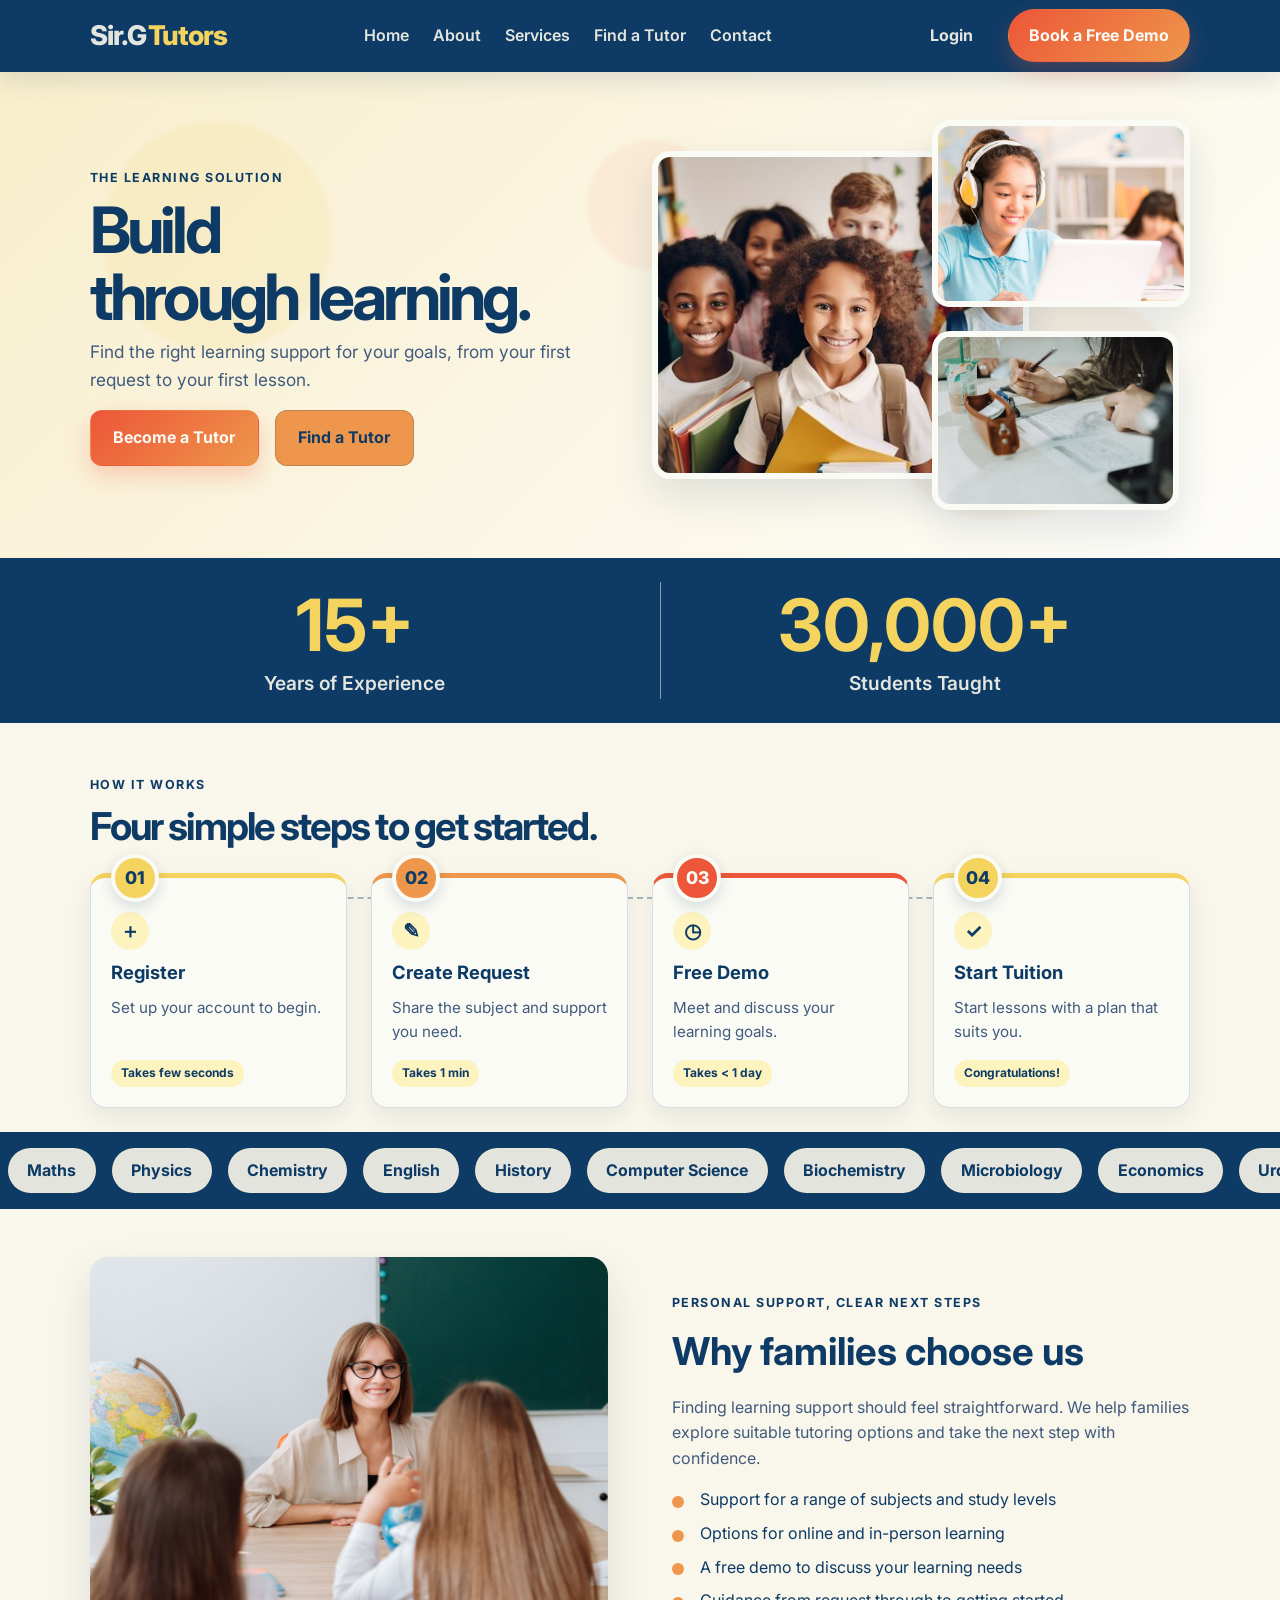
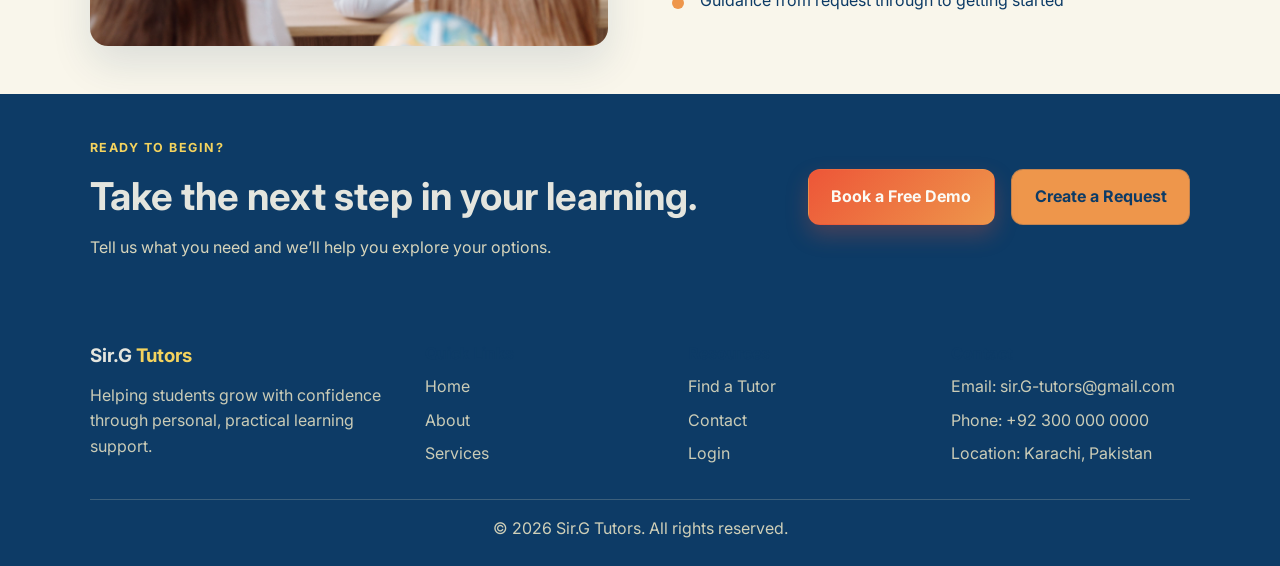
==== commit 9e039324: "images and design done" ====
--- a/index.html
+++ b/index.html
@@ -66,7 +66,7 @@
             </p>
 
             <div class="hero-actions">
-              <a class="btn btn-primary" href="contact.html">Book a Free Demo</a>
+              <a class="btn btn-primary" href="tutor-register.html">Become a Tutor</a>
               <a class="btn btn-secondary" href="find-tutor.html">Find a Tutor</a>
             </div>
           </div>
--- a/css/style.css
+++ b/css/style.css
@@ -640,7 +640,7 @@
 .hero-actions {
   display: flex;
   gap: var(--space-sm);
-  flex-wrap: wrap;
+  flex-wrap: nowrap;
 }
 
 .hero-visual {
@@ -1313,6 +1313,373 @@
   padding: clamp(32px, 4vw, 48px) 0;
 }
 
+.about-page .mission-vision {
+  display: grid;
+  grid-template-columns: repeat(2, minmax(0, 1fr));
+  gap: var(--space-lg);
+}
+
+.about-page .mission-vision article {
+  position: relative;
+  min-height: 220px;
+  overflow: hidden;
+  padding: 32px;
+  border-radius: 24px;
+  box-shadow: 0 14px 32px rgba(13, 59, 102, 0.12);
+  transition: transform 0.25s ease, box-shadow 0.25s ease;
+}
+
+.about-page .mission-panel {
+  background: #0d3b66;
+  color: #faf0ca;
+}
+
+.about-page .vision-panel {
+  background: #f4d35e;
+  color: #0d3b66;
+}
+
+.about-page .mission-vision h2 {
+  position: relative;
+  z-index: 1;
+  margin: 0 0 var(--space-sm);
+  font-size: clamp(1.9rem, 3vw, 2.6rem);
+  line-height: 1.15;
+}
+
+.about-page .mission-panel h2 {
+  color: #f4d35e;
+}
+
+.about-page .vision-panel h2 {
+  color: #0d3b66;
+}
+
+.about-page .mission-vision p {
+  position: relative;
+  z-index: 1;
+  max-width: 430px;
+  margin: 0;
+  font-size: 1.05rem;
+  font-weight: 500;
+}
+
+.about-page .mission-panel p {
+  color: #faf0ca;
+}
+
+.about-page .mission-vision-icon {
+  position: absolute;
+  right: 18px;
+  bottom: -18px;
+  z-index: 0;
+  font-size: clamp(7rem, 12vw, 10rem);
+  font-weight: 800;
+  line-height: 1;
+  user-select: none;
+}
+
+.about-page .mission-icon {
+  color: rgba(250, 240, 202, 0.12);
+}
+
+.about-page .vision-icon {
+  color: rgba(13, 59, 102, 0.14);
+}
+
+.about-page .mission-vision article:hover {
+  transform: translateY(-5px);
+  box-shadow: 0 20px 38px rgba(13, 59, 102, 0.18);
+}
+
+@media (max-width: 860px) {
+  .about-page .mission-vision {
+    grid-template-columns: 1fr;
+    gap: var(--space-md);
+  }
+}
+
+.about-page .values-list {
+  display: grid;
+  width: 100%;
+  grid-template-columns: repeat(2, minmax(0, 1fr));
+  gap: var(--space-md);
+  margin-top: var(--space-md);
+}
+
+.about-page .values-list .value-card {
+  position: relative;
+  min-height: 190px;
+  overflow: hidden;
+  padding: 24px;
+  border-radius: 20px;
+  box-shadow: 0 12px 28px rgba(13, 59, 102, 0.08);
+  opacity: 0;
+  transform: translateY(24px);
+  transition: opacity 0.55s ease, transform 0.55s ease, box-shadow 0.25s ease;
+  transition-delay: var(--value-delay, 0ms);
+}
+
+.about-page .values-list .value-card::before {
+  display: none;
+}
+
+.about-page .values-list .value-card.is-visible {
+  opacity: 1;
+  transform: translateY(0);
+}
+
+.about-page .value-card-yellow {
+  background: #fdf3bf;
+}
+
+.about-page .value-card-orange {
+  background: rgba(238, 150, 75, 0.22);
+}
+
+.about-page .value-card-cream {
+  background: #f9f6ea;
+}
+
+.about-page .value-card-blue {
+  background: rgba(13, 59, 102, 0.09);
+}
+
+.about-page .value-icon {
+  position: relative;
+  z-index: 1;
+  display: grid;
+  width: 64px;
+  height: 64px;
+  margin-bottom: 18px;
+  place-items: center;
+  border-radius: 50%;
+  background: var(--yellow);
+  color: var(--navy);
+  font-size: 1.65rem;
+  font-weight: 800;
+  transition: transform 0.25s ease;
+}
+
+.about-page .value-card-orange .value-icon {
+  background: var(--orange);
+}
+
+.about-page .value-card-blue .value-icon {
+  background: rgba(244, 211, 94, 0.92);
+}
+
+.about-page .value-number {
+  position: absolute;
+  right: 18px;
+  bottom: -14px;
+  color: rgba(13, 59, 102, 0.09);
+  font-size: clamp(5rem, 9vw, 7rem);
+  font-weight: 800;
+  line-height: 1;
+  user-select: none;
+}
+
+.about-page .value-title {
+  position: relative;
+  z-index: 1;
+  display: block;
+  margin-bottom: 4px;
+  color: var(--navy);
+  font-size: 1.25rem;
+  font-weight: 800;
+}
+
+.about-page .value-description {
+  position: relative;
+  z-index: 1;
+  margin: 0;
+  color: var(--muted);
+  line-height: 1.5;
+}
+
+.about-page .values-list .value-card:hover {
+  transform: translateY(-5px);
+  box-shadow: 0 18px 34px rgba(13, 59, 102, 0.14);
+}
+
+.about-page .values-list .value-card:hover .value-icon {
+  transform: rotate(8deg);
+}
+
+@media (max-width: 540px) {
+  .about-page .values-list {
+    grid-template-columns: 1fr;
+  }
+}
+
+.about-page .journey-heading {
+  max-width: none;
+  margin: 0 auto var(--space-lg);
+  text-align: center;
+}
+
+.about-page .journey-heading h2 {
+  color: var(--navy);
+}
+
+.about-page .journey-heading h2 span {
+  color: var(--orange);
+}
+
+.about-page .journey-heading p {
+  margin: 6px 0 0;
+  color: var(--muted);
+}
+
+.about-page .timeline {
+  position: relative;
+  max-width: 900px;
+  margin: 0 auto;
+  padding: 0;
+  list-style: none;
+}
+
+.about-page .timeline::before {
+  content: "";
+  position: absolute;
+  top: 10px;
+  bottom: 10px;
+  left: 50%;
+  border-left: 2px solid rgba(13, 59, 102, 0.24);
+  transform: translateX(-1px);
+}
+
+.about-page .timeline-entry {
+  position: relative;
+  width: 50%;
+  min-height: 170px;
+  opacity: 0;
+  transition: opacity 0.65s ease, transform 0.65s ease;
+}
+
+.about-page .timeline-entry-left {
+  left: 0;
+  padding-right: 44px;
+  transform: translateX(-45px);
+}
+
+.about-page .timeline-entry-right {
+  left: 50%;
+  padding-left: 44px;
+  transform: translateX(45px);
+}
+
+.about-page .timeline-entry.is-visible {
+  opacity: 1;
+  transform: translateX(0);
+}
+
+.about-page .timeline-entry::before {
+  content: "";
+  position: absolute;
+  z-index: 2;
+  top: 30px;
+  width: 28px;
+  height: 28px;
+  border: 6px solid var(--yellow);
+  border-radius: 50%;
+  background: var(--orange);
+  box-shadow: 0 5px 14px rgba(13, 59, 102, 0.16);
+  transform: scale(0.55);
+  transition: transform 0.45s ease 0.18s;
+}
+
+.about-page .timeline-entry-left::before {
+  right: -18px;
+}
+
+.about-page .timeline-entry-right::before {
+  left: -18px;
+}
+
+.about-page .timeline-entry.is-visible::before {
+  transform: scale(1);
+}
+
+.about-page .timeline-card {
+  width: 100%;
+  min-height: 140px;
+  padding: 20px 24px;
+  border-top: 5px solid var(--yellow);
+  border-radius: 16px;
+  background: var(--white);
+  box-shadow: 0 12px 28px rgba(13, 59, 102, 0.1);
+}
+
+.about-page .timeline-entry:nth-child(3n + 2) .timeline-card {
+  border-top-color: var(--orange);
+}
+
+.about-page .timeline-entry:nth-child(3n) .timeline-card {
+  border-top-color: #f95738;
+}
+
+.about-page .timeline-year {
+  display: inline-block;
+  margin-bottom: 6px;
+  padding: 3px 10px;
+  border-radius: 999px;
+  background: var(--navy);
+  color: var(--cream);
+  font-size: 0.82rem;
+  font-weight: 800;
+  letter-spacing: 0.04em;
+}
+
+.about-page .timeline-card h3 {
+  margin: 0 0 4px;
+  color: var(--navy);
+  font-size: 1.15rem;
+}
+
+.about-page .timeline-card p {
+  margin: 0;
+  color: var(--muted);
+  line-height: 1.5;
+}
+
+@media (max-width: 860px) {
+  .about-page .timeline {
+    max-width: 620px;
+  }
+
+  .about-page .timeline::before {
+    left: 17px;
+  }
+
+  .about-page .timeline-entry,
+  .about-page .timeline-entry-left,
+  .about-page .timeline-entry-right {
+    left: 0;
+    width: 100%;
+    min-height: 0;
+    margin-bottom: var(--space-md);
+    padding: 0 0 0 52px;
+    transform: translateX(35px);
+  }
+
+  .about-page .timeline-entry.is-visible {
+    transform: translateX(0);
+  }
+
+  .about-page .timeline-entry::before,
+  .about-page .timeline-entry-left::before,
+  .about-page .timeline-entry-right::before {
+    left: 0;
+    right: auto;
+  }
+
+  .about-page .timeline-card {
+    min-height: 0;
+  }
+}
+
 .home-page .section-heading {
   margin-bottom: var(--space-md);
 }
@@ -1684,3 +2051,493 @@
     transform: none;
   }
 }
+
+.auth-page {
+  background: var(--cream);
+}
+
+.auth-page main {
+  background: var(--cream);
+}
+
+.auth-page .auth-layout {
+  display: grid;
+  min-height: calc(100vh - 72px);
+  grid-template-columns: minmax(280px, 42%) minmax(0, 58%);
+}
+
+.auth-page .auth-panel {
+  position: relative;
+  display: flex;
+  overflow: hidden;
+  align-items: center;
+  padding: clamp(32px, 6vw, 72px);
+  background: var(--navy);
+  color: var(--cream);
+}
+
+.auth-page .auth-panel-content {
+  position: relative;
+  z-index: 1;
+  max-width: 470px;
+}
+
+.auth-page .auth-panel h1 {
+  margin-bottom: 20px;
+  color: var(--cream);
+  font-size: clamp(2.5rem, 5vw, 4.2rem);
+  line-height: 1.05;
+  letter-spacing: -0.05em;
+}
+
+.auth-page .auth-benefits {
+  display: grid;
+  gap: 12px;
+  margin: 0;
+  padding: 0;
+  list-style: none;
+}
+
+.auth-page .auth-benefits li {
+  color: var(--cream);
+  font-weight: 600;
+}
+
+.auth-page .auth-benefits li::before {
+  content: "✓";
+  display: inline-grid;
+  width: 28px;
+  height: 28px;
+  margin-right: 10px;
+  place-items: center;
+  border-radius: 50%;
+  background: var(--yellow);
+  color: var(--navy);
+}
+
+.auth-page .auth-shape-one,
+.auth-page .auth-shape-two {
+  position: absolute;
+  border-radius: 50%;
+}
+
+.auth-page .auth-shape-one {
+  right: -80px;
+  bottom: -90px;
+  width: 230px;
+  height: 230px;
+  background: var(--yellow);
+  opacity: 0.95;
+}
+
+.auth-page .auth-shape-two {
+  right: 80px;
+  bottom: 40px;
+  width: 110px;
+  height: 110px;
+  background: var(--orange);
+  opacity: 0.72;
+}
+
+.auth-page .auth-form-side {
+  display: grid;
+  place-items: center;
+  padding: 32px clamp(24px, 7vw, 88px);
+}
+
+.auth-page .auth-form-wrap {
+  width: min(520px, 100%);
+}
+
+.auth-page .auth-form-wrap h2 {
+  margin-bottom: 22px;
+  color: var(--navy);
+  font-size: clamp(1.7rem, 3vw, 2.4rem);
+}
+
+.auth-page .auth-form {
+  display: grid;
+  gap: 14px;
+}
+
+.auth-page .floating-field {
+  position: relative;
+}
+
+.auth-page .floating-field input {
+  width: 100%;
+  height: 54px;
+  padding: 18px 44px 4px 0;
+  border: 0;
+  border-bottom: 2px solid rgba(13, 59, 102, 0.25);
+  border-radius: 0;
+  background: transparent;
+  color: var(--navy);
+  font: inherit;
+  outline: none;
+}
+
+.auth-page .floating-field label {
+  position: absolute;
+  top: 16px;
+  left: 0;
+  color: var(--muted);
+  pointer-events: none;
+  transition: top 0.2s ease, font-size 0.2s ease, color 0.2s ease;
+}
+
+.auth-page .floating-field input:focus,
+.auth-page .floating-field input.has-value {
+  border-bottom-color: var(--yellow);
+  box-shadow: 0 2px 0 var(--yellow);
+}
+
+.auth-page .floating-field input:focus + label,
+.auth-page .floating-field input:not(:placeholder-shown) + label {
+  top: 0;
+  color: var(--navy);
+  font-size: 0.78rem;
+  font-weight: 700;
+}
+
+.auth-page .password-toggle {
+  position: absolute;
+  z-index: 2;
+  right: 0;
+  bottom: 20px;
+  width: 38px;
+  height: 38px;
+  border: 0;
+  border-radius: 50%;
+  background: transparent;
+  color: var(--navy);
+  cursor: pointer;
+}
+
+.auth-page .field-error {
+  min-height: 18px;
+  margin: 4px 0 0;
+  color: #c9341e;
+  font-size: 0.82rem;
+  font-weight: 700;
+}
+
+.auth-page .form-options {
+  display: flex;
+  align-items: center;
+  justify-content: space-between;
+  gap: 16px;
+}
+
+.auth-page .check-option {
+  display: inline-flex;
+  align-items: center;
+  gap: 8px;
+  color: var(--navy);
+  font-size: 0.92rem;
+}
+
+.auth-page .check-option input {
+  width: 18px;
+  height: 18px;
+  accent-color: var(--navy);
+}
+
+.auth-page .forgot-link,
+.auth-page .auth-switch a {
+  color: var(--navy);
+  font-weight: 800;
+  text-decoration: underline;
+}
+
+.auth-page .auth-submit {
+  width: 100%;
+  min-height: 52px;
+  margin-top: 4px;
+  border: 0;
+  background: var(--red);
+  color: white;
+}
+
+.auth-page .auth-switch {
+  margin: 12px 0 0;
+  color: var(--muted);
+  text-align: center;
+}
+
+.auth-page .auth-success {
+  min-height: 22px;
+  margin: 4px 0 0;
+  color: var(--navy);
+  font-weight: 800;
+  text-align: center;
+}
+
+.auth-page .btn-login.active-auth {
+  outline: 2px solid var(--yellow);
+  outline-offset: 2px;
+}
+
+.auth-page .role-selector {
+  display: grid;
+  grid-template-columns: repeat(2, minmax(0, 1fr));
+  gap: 12px;
+}
+
+.auth-page .role-selector input {
+  position: absolute;
+  opacity: 0;
+}
+
+.auth-page .role-selector label {
+  display: grid;
+  min-height: 58px;
+  place-items: center;
+  border: 2px solid rgba(13, 59, 102, 0.18);
+  border-radius: 999px;
+  background: var(--white);
+  color: var(--navy);
+  font-weight: 800;
+  text-align: center;
+  cursor: pointer;
+}
+
+.auth-page .role-selector input:checked + label {
+  border-color: var(--yellow);
+  background: var(--soft-yellow);
+  box-shadow: 0 4px 12px rgba(13, 59, 102, 0.08);
+}
+
+.auth-page .strength-wrap {
+  display: grid;
+  grid-template-columns: repeat(4, 1fr);
+  gap: 6px;
+  margin-top: 7px;
+}
+
+.auth-page .strength-bar {
+  height: 5px;
+  border-radius: 999px;
+  background: rgba(13, 59, 102, 0.12);
+}
+
+.auth-page .strength-bar.active-1 { background: #f95738; }
+.auth-page .strength-bar.active-2 { background: var(--orange); }
+.auth-page .strength-bar.active-3 { background: var(--yellow); }
+.auth-page .strength-bar.active-4 { background: #4f8a4b; }
+
+@media (max-width: 860px) {
+  .auth-page .auth-layout {
+    grid-template-columns: 1fr;
+    min-height: calc(100vh - 72px);
+  }
+
+  .auth-page .auth-panel {
+    display: none;
+  }
+
+  .auth-page .auth-form-side {
+    min-height: calc(100vh - 72px);
+    padding: 32px 20px;
+  }
+}
+
+@media (max-width: 540px) {
+  .auth-page .auth-form-side {
+    align-items: start;
+  }
+
+  .auth-page .auth-form-wrap h2 {
+    margin-top: 8px;
+  }
+
+  .auth-page .role-selector {
+    grid-template-columns: 1fr;
+  }
+
+  .auth-page .form-options {
+    align-items: flex-start;
+    flex-direction: column;
+  }
+}
+
+@media (prefers-reduced-motion: reduce) {
+  .auth-page *,
+  .auth-page *::before,
+  .auth-page *::after {
+    transition: none !important;
+  }
+}
+
+.tutor-register-page { background: var(--page-bg); }
+.tutor-register-page main { background: var(--page-bg); }
+.tutor-register-header { position: relative; overflow: hidden; padding: 48px 0 32px; background: var(--white); }
+.tutor-header-inner { position: relative; z-index: 1; text-align: center; }
+.tutor-header-inner h1 { margin: 6px 0 10px; font-size: clamp(2.2rem, 5vw, 3.8rem); line-height: 1.08; }
+.tutor-header-inner p { margin: 0 0 16px; color: var(--muted); }
+.tutor-header-shape { position: absolute; border-radius: 50%; }
+.tutor-header-shape-yellow { right: -65px; top: -90px; width: 190px; height: 190px; background: rgba(244,211,94,.58); }
+.tutor-header-shape-orange { left: -50px; bottom: -85px; width: 150px; height: 150px; background: rgba(238,150,75,.45); }
+.tutor-benefits { display: flex; justify-content: center; flex-wrap: wrap; gap: 10px; }
+.tutor-benefits span { display: inline-flex; min-height: 38px; align-items: center; gap: 7px; padding: 7px 12px; border-radius: 999px; background: var(--soft-yellow); color: var(--navy); font-size: .86rem; font-weight: 800; }
+.tutor-benefits b { display: grid; width: 22px; height: 22px; place-items: center; border-radius: 50%; background: var(--yellow); }
+.tutor-registration-section { padding: 32px 0 48px; }
+.tutor-registration-wrap { max-width: 920px; }
+.registration-progress { position: relative; margin-bottom: 28px; }
+.progress-track { position: absolute; z-index: 0; top: 18px; left: 12.5%; width: 75%; height: 4px; border-radius: 999px; background: rgba(13,59,102,.12); }
+.progress-fill { position: absolute; left: 0; top: 0; width: 0; height: 100%; border-radius: 999px; background: var(--orange); transition: width .35s ease; }
+.registration-progress ol { position: relative; z-index: 1; display: grid; grid-template-columns: repeat(4,1fr); margin: 0; padding: 0; list-style: none; }
+.progress-step { display: flex; flex-direction: column; align-items: center; gap: 7px; color: var(--muted); font-size: .82rem; font-weight: 800; }
+.progress-dot { display: grid; width: 38px; height: 38px; place-items: center; border: 4px solid var(--page-bg); border-radius: 50%; background: var(--white); color: var(--navy); box-shadow: 0 0 0 1px rgba(13,59,102,.12); }
+.progress-step.active { color: var(--orange); }
+.progress-step.active .progress-dot { background: var(--orange); color: var(--navy); box-shadow: 0 0 0 4px rgba(238,150,75,.18); }
+.progress-step.done { color: var(--navy); }
+.progress-step.done .progress-dot { background: var(--yellow); }
+#tutor-registration-form { min-height: 420px; }
+.form-step { display: none; opacity: 0; transform: translateX(18px); }
+.form-step.active { display: block; animation: tutor-step-in .38s ease forwards; }
+@keyframes tutor-step-in { to { opacity: 1; transform: translateX(0); } }
+.step-heading { margin-bottom: 18px; }
+.step-heading span { color: var(--orange); font-size: .78rem; font-weight: 800; text-transform: uppercase; letter-spacing: .08em; }
+.step-heading h2 { margin: 3px 0 0; font-size: clamp(1.6rem,3vw,2.2rem); }
+.tutor-form-grid { display: grid; grid-template-columns: repeat(2,minmax(0,1fr)); gap: 16px 22px; }
+.form-field.full-width { grid-column: 1/-1; }
+.form-field label, .upload-field > label:first-child, .choice-group legend { display: block; margin-bottom: 6px; color: var(--navy); font-size: .82rem; font-weight: 800; }
+.form-field input, .form-field textarea { width: 100%; min-height: 48px; border: 0; border-bottom: 2px solid rgba(13,59,102,.24); border-radius: 0; background: transparent; color: var(--navy); font: inherit; outline: none; }
+.form-field textarea { min-height: 110px; resize: vertical; padding-top: 10px; }
+.form-field input:focus, .form-field textarea:focus { border-bottom-color: var(--yellow); box-shadow: 0 2px 0 var(--yellow); }
+.field-error { min-height: 18px; margin: 3px 0 0; color: var(--red); font-size: .78rem; font-weight: 800; }
+.choice-group { margin: 0 0 16px; padding: 0; border: 0; }
+.choice-chips, .choice-pills { display: flex; flex-wrap: wrap; gap: 8px; }
+.choice-chips input, .choice-pills input { position: absolute; opacity: 0; pointer-events: none; }
+.choice-chips span, .choice-pills span { display: inline-grid; min-height: 42px; align-items: center; padding: 9px 14px; border: 1px solid rgba(13,59,102,.16); border-radius: 999px; background: var(--white); color: var(--navy); font-size: .86rem; font-weight: 700; cursor: pointer; }
+.choice-chips input:checked + span, .choice-pills input:checked + span { border-color: var(--yellow); background: var(--yellow); box-shadow: 0 0 0 3px rgba(244,211,94,.18); }
+.choice-pills span { min-width: 100px; justify-content: center; }
+.bio-counter { display: flex; justify-content: space-between; gap: 12px; color: var(--muted); font-size: .82rem; }
+.upload-field > label:first-child span { color: var(--muted); font-weight: 600; }
+.upload-box { display: grid; min-height: 170px; place-items: center; align-content: center; gap: 5px; border: 2px dashed rgba(13,59,102,.28); border-radius: 16px; background: var(--white); color: var(--navy); text-align: center; cursor: pointer; transition: border-color .2s, background .2s; }
+.upload-box:hover, .upload-box.has-file { border-color: var(--yellow); background: var(--soft-yellow); }
+.upload-box input { position: absolute; width: 1px; height: 1px; opacity: 0; }
+.upload-icon { display: grid; width: 44px; height: 44px; margin-bottom: 3px; place-items: center; border-radius: 50%; background: var(--yellow); font-size: 1.5rem; }
+.upload-box small { color: var(--muted); }
+.file-name { max-width: 220px; color: var(--navy); word-break: break-word; }
+.document-note { margin: 14px 0 10px; padding: 10px 12px; border-left: 4px solid var(--orange); background: rgba(238,150,75,.12); color: var(--navy); font-size: .86rem; }
+.terms-check { display: inline-flex; align-items: center; gap: 9px; color: var(--navy); font-weight: 700; }
+.terms-check input { width: 18px; height: 18px; accent-color: var(--navy); }
+.registration-actions { display: flex; justify-content: flex-end; gap: 12px; margin-top: 20px; }
+.tutor-back { border: 1px solid var(--navy); background: transparent; color: var(--navy); }
+.tutor-next, .tutor-submit { border: 0; background: #f95738; color: white; }
+.application-success { padding: 64px 20px; text-align: center; }
+.application-success h2 { margin: 16px 0 6px; }
+.application-success p { margin: 0; color: var(--muted); }
+.success-check { display: grid; width: 86px; height: 86px; margin: 0 auto; place-items: center; border-radius: 50%; background: var(--yellow); color: var(--navy); font-size: 2.8rem; font-weight: 800; animation: tutor-success-pop .55s ease both; box-shadow: 0 0 0 12px rgba(244,211,94,.2); }
+@keyframes tutor-success-pop { 0% { transform: scale(.4) rotate(-20deg); opacity: 0; } 70% { transform: scale(1.08) rotate(4deg); } 100% { transform: scale(1) rotate(0); opacity: 1; } }
+@media (max-width:860px) { .tutor-registration-wrap { max-width: 680px; } }
+@media (max-width:540px) { .tutor-register-header { padding: 32px 0 24px; } .tutor-benefits { align-items: stretch; flex-direction: column; } .tutor-benefits span { justify-content: center; } .progress-label { font-size: .68rem; } .progress-dot { width: 34px; height: 34px; } .progress-track { top: 16px; } .tutor-form-grid { grid-template-columns: 1fr; } .form-field.full-width { grid-column: 1; } .registration-actions { flex-direction: column-reverse; } .registration-actions .btn { width: 100%; } .choice-pills span { min-width: 88px; } }
+@media (prefers-reduced-motion:reduce) { .form-step.active, .success-check { animation: none !important; } .form-step { transition: none !important; } }
+
+/* Tutor search page */
+.find-tutor-page { background: var(--page-bg); }
+.tutor-search-header { position: relative; overflow: hidden; padding: 48px 0 40px; background: var(--white); }
+.tutor-search-header-inner { position: relative; z-index: 1; text-align: center; }
+.tutor-search-header-inner h1 { margin: 5px 0 22px; font-size: clamp(2.25rem, 5vw, 3.8rem); line-height: 1.08; }
+.search-header-shape { position: absolute; right: -70px; top: -95px; width: 220px; height: 220px; border-radius: 50%; background: rgba(244, 211, 94, 0.48); }
+.tutor-search-bar { display: grid; grid-template-columns: minmax(0, 1fr) 150px; max-width: 760px; margin: 0 auto; border-radius: 999px; background: var(--cream); box-shadow: 0 12px 30px rgba(13, 59, 102, 0.12); }
+.tutor-search-bar input { min-width: 0; min-height: 58px; padding: 0 22px; border: 0; border-radius: 999px 0 0 999px; background: transparent; color: var(--navy); font: inherit; outline: none; }
+.tutor-search-bar input::placeholder { color: var(--muted); }
+.tutor-search-bar button { margin: 5px; border: 0; border-radius: 999px; background: #f95738; color: white; font: inherit; font-weight: 800; cursor: pointer; }
+.tutor-search-bar:focus-within { outline: 4px solid rgba(244, 211, 94, 0.4); }
+.tutor-results-section { padding: 32px 0 48px; }
+.mobile-filter-toggle { display: none; }
+.tutor-filter-bar { display: grid; grid-template-columns: repeat(4, minmax(110px, 1fr)) minmax(150px, 1.25fr) auto; align-items: end; gap: 12px; margin-bottom: 20px; padding: 16px; border: 1px solid rgba(13, 59, 102, 0.08); border-radius: var(--radius); background: var(--white); box-shadow: 0 10px 24px rgba(13, 59, 102, 0.07); }
+.filter-control { min-width: 0; }
+.filter-control label { display: flex; align-items: center; justify-content: space-between; gap: 5px; margin-bottom: 5px; color: var(--navy); font-size: 0.78rem; font-weight: 800; }
+.filter-control label b { color: var(--muted); font-size: 0.72rem; }
+.filter-control select { width: 100%; min-height: 44px; padding: 0 30px 0 10px; border: 1px solid rgba(13, 59, 102, 0.16); border-radius: 10px; background: var(--surface); color: var(--navy); font: inherit; }
+.fee-control input { width: 100%; accent-color: var(--orange); }
+.clear-filter { min-height: 44px; border: 0; background: transparent; color: var(--navy); font: inherit; font-weight: 800; text-decoration: underline; cursor: pointer; }
+.tutor-search-layout { display: grid; grid-template-columns: minmax(0, 1fr) 300px; align-items: start; gap: 20px; }
+.results-summary { display: flex; align-items: baseline; gap: 7px; margin-bottom: 10px; }
+.results-summary strong { font-size: 1.05rem; }
+.results-summary span { color: var(--muted); font-size: 0.88rem; }
+.tutor-results-list { display: grid; gap: 12px; }
+.tutor-result-row { position: relative; display: grid; grid-template-columns: 74px minmax(0, 1fr) 190px; align-items: center; gap: 16px; padding: 16px 18px 16px 22px; overflow: hidden; border: 1px solid rgba(13, 59, 102, 0.08); border-left: 5px solid transparent; border-radius: 16px; background: var(--white); box-shadow: 0 8px 20px rgba(13, 59, 102, 0.06); opacity: 0; transform: translateY(16px); transition: transform 0.2s ease, box-shadow 0.2s ease, border-left-color 0.2s ease; }
+.tutor-result-row.row-visible { animation: tutor-row-in 0.5s ease var(--row-delay, 0ms) forwards; }
+.tutor-result-row:hover { border-left-color: var(--yellow); box-shadow: 0 12px 28px rgba(13, 59, 102, 0.12); transform: translateY(-2px); }
+@keyframes tutor-row-in { to { opacity: 1; transform: translateY(0); } }
+.tutor-avatar { display: grid; width: 68px; height: 68px; place-items: center; border-radius: 50%; background: var(--soft-yellow); box-shadow: inset 0 0 0 4px var(--yellow); color: var(--navy); font-size: 1.15rem; font-weight: 800; }
+.tutor-row-main { min-width: 0; }
+.tutor-name-line { display: flex; align-items: center; gap: 7px; }
+.tutor-name-line h2 { margin: 0; font-size: 1.08rem; }
+.verified-badge { display: grid; width: 20px; height: 20px; flex: 0 0 20px; place-items: center; border-radius: 50%; background: var(--orange); color: var(--navy); font-size: 0.75rem; font-weight: 900; }
+.subject-chips { display: flex; flex-wrap: wrap; gap: 5px; margin-top: 7px; }
+.subject-chips span { padding: 3px 9px; border-radius: 999px; background: rgba(244, 211, 94, 0.38); color: var(--navy); font-size: 0.72rem; font-weight: 800; }
+.tutor-bio { margin: 7px 0 5px; color: var(--muted); font-size: 0.85rem; }
+.tutor-meta { display: flex; flex-wrap: wrap; gap: 5px 14px; color: var(--navy); font-size: 0.78rem; font-weight: 700; }
+.tutor-meta span:not(:last-child)::after { content: "•"; margin-left: 14px; color: var(--orange); }
+.tutor-row-action { text-align: right; }
+.tutor-row-action > strong { display: block; margin-bottom: 7px; color: var(--navy); font-size: 1.1rem; }
+.tutor-row-action > strong small { font-size: 0.72rem; font-weight: 700; }
+.tutor-demo-button { min-height: 42px; padding: 10px 12px; border: 0; background: #f95738; color: white; font-size: 0.78rem; }
+.tutor-row-action p { max-width: 180px; margin: 6px 0 0 auto; color: var(--muted); font-size: 0.68rem; line-height: 1.3; }
+.empty-tutor-state { padding: 48px 20px; border-radius: 16px; background: var(--white); text-align: center; box-shadow: 0 8px 20px rgba(13, 59, 102, 0.06); }
+.empty-tutor-state > span { display: grid; width: 56px; height: 56px; margin: 0 auto 10px; place-items: center; border-radius: 50%; background: var(--soft-yellow); color: var(--navy); font-size: 1.4rem; }
+.empty-tutor-state h2 { margin-bottom: 5px; }
+.empty-tutor-state p { color: var(--muted); }
+.empty-tutor-state .btn { border: 0; background: var(--navy); color: var(--cream); }
+.tutor-request-panel { position: sticky; top: 88px; padding: 20px; border-radius: 18px; background: var(--navy); color: var(--cream); box-shadow: var(--shadow); }
+.tutor-request-panel .eyebrow { color: var(--yellow); }
+.tutor-request-panel h2 { margin: 4px 0 7px; color: var(--cream); font-size: 1.5rem; }
+.tutor-request-panel > p { color: rgba(250, 240, 202, 0.86); font-size: 0.86rem; }
+.request-field { margin-bottom: 5px; }
+.request-field label { display: block; margin-bottom: 3px; color: var(--cream); font-size: 0.78rem; font-weight: 800; }
+.request-field input, .request-field select, .request-field textarea { width: 100%; min-height: 42px; border: 0; border-bottom: 2px solid rgba(250, 240, 202, 0.42); border-radius: 0; background: transparent; color: var(--cream); font: inherit; outline: none; }
+.request-field textarea { min-height: 70px; resize: vertical; }
+.request-field select option { color: var(--navy); }
+.request-field input:focus, .request-field select:focus, .request-field textarea:focus { border-bottom-color: var(--yellow); }
+.request-error { min-height: 16px; margin: 2px 0 0; color: #ffd2c8; font-size: 0.72rem; font-weight: 800; }
+.request-submit { width: 100%; min-height: 46px; border: 0; background: #f95738; color: white; }
+.request-success { min-height: 20px; margin: 7px 0 0; color: var(--yellow); font-size: 0.82rem; font-weight: 800; text-align: center; }
+
+@media (max-width: 980px) {
+  .tutor-filter-bar { grid-template-columns: repeat(3, minmax(120px, 1fr)); }
+  .tutor-search-layout { grid-template-columns: minmax(0, 1fr) 280px; }
+  .tutor-result-row { grid-template-columns: 66px minmax(0, 1fr); }
+  .tutor-row-action { grid-column: 2; display: flex; align-items: center; justify-content: flex-start; gap: 10px; text-align: left; }
+  .tutor-row-action p { margin: 0; }
+}
+
+@media (max-width: 760px) {
+  .tutor-search-header { padding: 32px 0 28px; }
+  .tutor-search-bar { grid-template-columns: 1fr 110px; }
+  .mobile-filter-toggle { display: flex; width: 100%; min-height: 48px; align-items: center; justify-content: space-between; margin-bottom: 10px; padding: 0 16px; border: 0; border-radius: 12px; background: var(--navy); color: var(--cream); font: inherit; font-weight: 800; }
+  .mobile-filter-toggle span { color: var(--yellow); }
+  .tutor-filter-bar { display: none; grid-template-columns: repeat(2, minmax(0, 1fr)); }
+  .tutor-filter-bar.open { display: grid; }
+  .clear-filter { grid-column: 1/-1; }
+  .tutor-search-layout { grid-template-columns: 1fr; }
+  .tutor-request-panel { position: static; }
+}
+
+@media (max-width: 540px) {
+  .tutor-results-section { padding: 24px 0 36px; }
+  .tutor-search-bar { grid-template-columns: 1fr; border-radius: 16px; }
+  .tutor-search-bar input { border-radius: 16px 16px 0 0; }
+  .tutor-search-bar button { min-height: 48px; border-radius: 999px; }
+  .tutor-filter-bar { grid-template-columns: 1fr; }
+  .clear-filter { grid-column: 1; }
+  .tutor-result-row { grid-template-columns: 58px minmax(0, 1fr); gap: 12px; padding: 14px 14px 14px 17px; }
+  .tutor-avatar { width: 54px; height: 54px; }
+  .tutor-row-action { grid-column: 1/-1; align-items: flex-start; flex-wrap: wrap; }
+  .tutor-row-action > strong { width: 100%; }
+  .tutor-demo-button { flex: 1 1 180px; }
+  .tutor-row-action p { flex: 1 1 180px; max-width: none; }
+  .tutor-meta span:not(:last-child)::after { margin-left: 7px; }
+  .tutor-meta { gap: 3px 7px; }
+}
+
+@media (prefers-reduced-motion: reduce) {
+  .tutor-result-row { opacity: 1; transform: none; }
+  .tutor-result-row.row-visible { animation: none; }
+  .tutor-result-row, .tutor-search-bar, .tutor-request-panel { transition: none !important; }
+}
